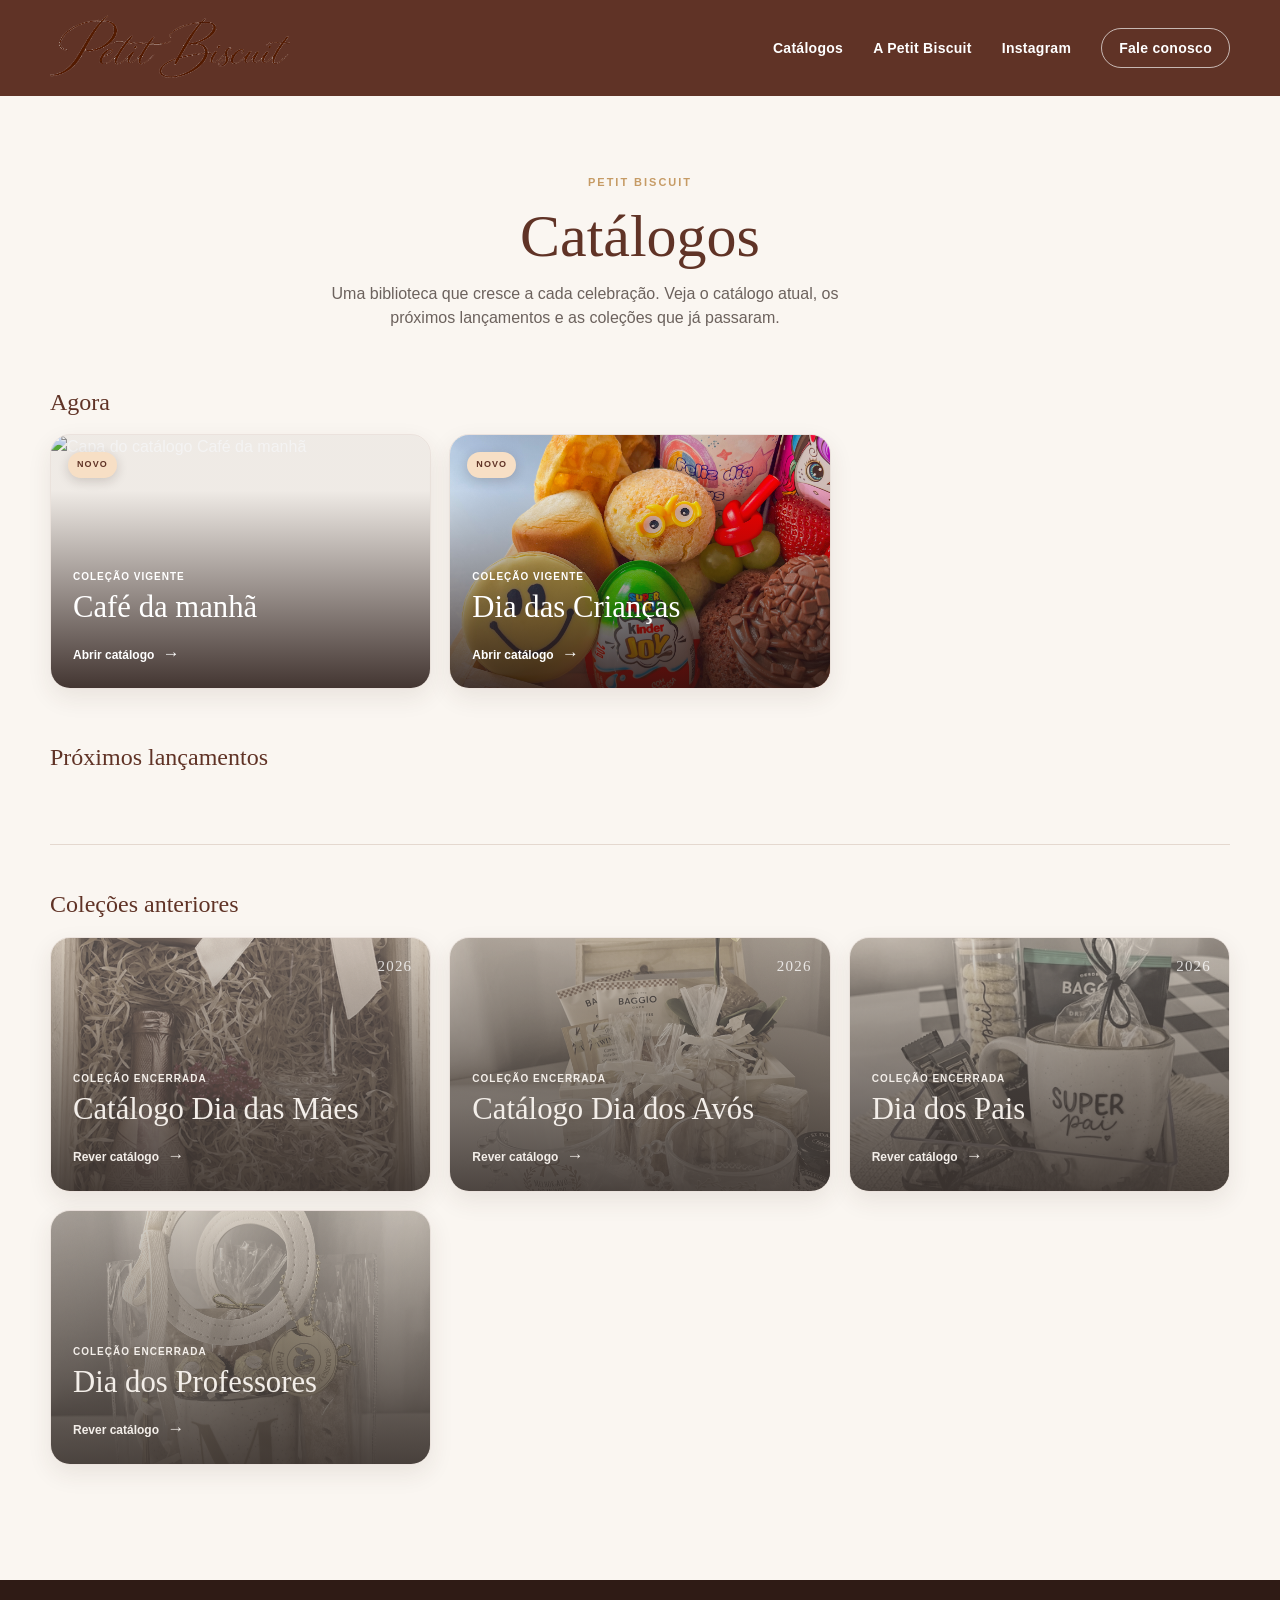
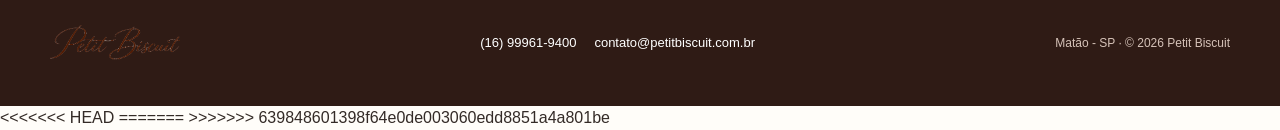
==== catalogo.html @ e884df78 "Atualiza biblioteca de catalogos" ====
<!DOCTYPE html>
<html lang="pt-BR">
<head>
    <meta charset="UTF-8">
    <meta name="viewport" content="width=device-width, initial-scale=1.0">
    <meta name="description" content="Biblioteca de catálogos Petit Biscuit.">
    <title>Catálogos | Petit Biscuit</title>
    <link rel="icon" href="img/favicon.png">
    <link rel="stylesheet" href="css/style.css?v=20260820-1">
    <style>.logo img{filter:none;width:240px}@media(max-width:760px){.logo img{width:190px}}</style>
</head>
<body>
    <header class="cabecalho cabecalho--interno">
        <div class="container navegacao">
            <a class="logo" href="index.html" aria-label="Petit Biscuit - Início"><img src="img/logo-original-transparente.png" alt="Petit Biscuit"></a>
            <button class="menu-toggle" type="button" aria-expanded="false" aria-controls="menu-principal"><span></span><span></span><span></span><span class="visually-hidden">Abrir menu</span></button>
            <nav id="menu-principal">
                <a href="index.html#colecoes">Catálogos</a>
                <a href="index.html#sobre">A Petit Biscuit</a>
                <a href="https://www.instagram.com/petitbiscuit.oficial/" target="_blank" rel="noopener">Instagram</a>
                <button class="contato-toggle" type="button" aria-expanded="false" aria-controls="contato-modal">Fale conosco</button>
            </nav>
        </div>
    </header>

    <main class="pagina-catalogos">
        <section class="secao">
            <div class="container">
                <div class="biblioteca-cabecalho biblioteca-cabecalho--pagina">
                    <p class="eyebrow">Petit Biscuit</p>
                    <h1>Catálogos</h1>
                    <p>Uma biblioteca que cresce a cada celebração. Veja o catálogo atual, os próximos lançamentos e as coleções que já passaram.</p>
                </div>

                <div class="catalogos-grupo">
                    <h2>Agora</h2>
                    <div class="catalogos-grade" data-catalogos="atual"></div>
                </div>

                <div class="catalogos-grupo">
                    <h2>Próximos lançamentos</h2>
                    <div class="catalogos-grade" data-catalogos="embreve"></div>
                </div>

                <div class="catalogos-grupo catalogos-grupo--arquivo">
                    <h2>Coleções anteriores</h2>
                    <div class="catalogos-grade" data-catalogos="passado"></div>
                </div>
            </div>
        </section>
    </main>

    <footer><div class="container rodape"><a class="logo" href="index.html"><img src="img/logo-original-transparente.png" alt="Petit Biscuit"></a><div><a href="tel:+5516999619400">(16) 99961-9400</a><a href="mailto:contato@petitbiscuit.com.br">contato@petitbiscuit.com.br</a></div><p>Matão - SP · © <span class="ano"></span> Petit Biscuit</p></div></footer>

    <div class="contato-modal" id="contato-modal" hidden><div class="contato-modal__fundo" data-fechar-contato></div><section class="contato-modal__conteudo" role="dialog" aria-modal="true" aria-labelledby="titulo-contato"><button class="contato-modal__fechar" type="button" aria-label="Fechar contato" data-fechar-contato>&times;</button><p class="eyebrow">Fale conosco</p><h2 id="titulo-contato">Vamos criar algo especial?</h2><p>Escolha como prefere conversar com a gente.</p><a class="botao botao--principal" href="https://wa.me/5516999619400" target="_blank" rel="noopener">WhatsApp</a><a class="contato-modal__email" href="mailto:contato@petitbiscuit.com.br">contato@petitbiscuit.com.br</a></section></div>
<<<<<<< HEAD
    <script src="js/catalogos.js?v=779af32f95"></script>
=======
    <script src="js/catalogos.js?v=779af32f95"></script>
>>>>>>> 639848601398f64e0de003060edd8851a4a801be
    <script src="js/script.js?v=20260820-1"></script>
</body>
</html>
---- css/style.css ----
:root{--vinho:#603326;--terracota:#a65f47;--areia:#f6f0ea;--creme:#fffdf9;--dourado:#c69b65;--texto:#342b27}*{box-sizing:border-box;margin:0;padding:0}html{scroll-behavior:smooth}body{background:var(--creme);color:var(--texto);font-family:Arial,Helvetica,sans-serif;line-height:1.5}.container{width:min(1180px,calc(100% - 48px));margin:auto}.visually-hidden{position:absolute;width:1px;height:1px;overflow:hidden;clip:rect(0 0 0 0);white-space:nowrap}.cabecalho{position:absolute;inset:0 0 auto;z-index:10;color:#fff}.navegacao{min-height:96px;display:flex;align-items:center;justify-content:space-between}.logo img{width:155px;height:auto;display:block;filter:brightness(0) invert(1)}nav{display:flex;align-items:center;gap:30px}nav a,.contato-toggle{color:inherit;text-decoration:none;font-size:14px;font-weight:bold;letter-spacing:.02em;border:0;background:none;font-family:inherit;cursor:pointer}.contato-toggle{border:1px solid rgba(255,255,255,.65);padding:11px 17px;border-radius:30px}.menu-toggle{display:none}.hero{min-height:720px;position:relative;isolation:isolate;display:flex;align-items:center;color:#fff;background:linear-gradient(90deg,rgba(42,22,17,.82) 0%,rgba(42,22,17,.52) 42%,rgba(42,22,17,.08) 72%),url('../img/hero.jpg') center 43%/cover}.hero__conteudo{padding-top:65px}.eyebrow{text-transform:uppercase;color:var(--dourado);font-size:11px;letter-spacing:.18em;font-weight:700;margin-bottom:15px}.hero h1,.secao h2,.sobre h2,.chamada-final h2{font-family:Georgia,'Times New Roman',serif;line-height:1.05;font-weight:400}.hero h1{font-size:clamp(45px,6vw,78px);max-width:750px}.hero h1 em{color:#f5cda7}.hero__texto{max-width:470px;margin-top:24px;font-size:18px;color:#fffaf5}.hero__acoes{display:flex;gap:20px;align-items:center;margin-top:35px}.botao{display:inline-flex;justify-content:center;align-items:center;text-decoration:none;font-weight:bold;border-radius:3px;padding:15px 24px;transition:.2s;font-size:14px}.botao--principal{background:var(--terracota);color:#fff}.botao--principal:hover{background:#874633;transform:translateY(-2px)}.botao--texto{color:#fff;padding-left:0}.botao--texto span,.link-seta span{font-size:20px;margin-left:7px}.hero__rolar{position:absolute;left:50%;bottom:27px;transform:translateX(-50%);color:#fff;text-decoration:none;text-transform:uppercase;letter-spacing:.14em;font-size:10px}.hero__rolar span{display:block;text-align:center;font-size:18px}.diferenciais{background:var(--vinho);color:#fff}.diferenciais__grade{display:grid;grid-template-columns:repeat(3,1fr);padding:28px 0}.diferenciais p{padding:2px 35px;border-right:1px solid rgba(255,255,255,.25);text-align:center}.diferenciais p:last-child{border:0}.diferenciais strong,.diferenciais span{display:block}.diferenciais strong{font-family:Georgia,serif;font-size:20px;font-weight:400}.diferenciais span{font-size:12px;opacity:.7}.secao{padding:115px 0}.secao__cabecalho{display:flex;justify-content:space-between;gap:50px;align-items:end;margin-bottom:48px}.secao h2,.sobre h2,.chamada-final h2{font-size:clamp(38px,4.5vw,58px);color:var(--vinho)}.secao__cabecalho>p{max-width:300px;color:#6c625d}.colecoes{background:#faf6f1}.colecoes__grade{display:grid;grid-template-columns:1.25fr 1fr 1fr;gap:18px}.colecao-card{height:390px;padding:31px;display:flex;flex-direction:column;justify-content:end;border-radius:4px;text-decoration:none;color:#fff;position:relative;overflow:hidden;background:var(--vinho);transition:transform .25s,box-shadow .25s}.colecao-card:hover{transform:translateY(-7px);box-shadow:0 20px 30px rgba(73,39,28,.2)}.colecao-card--destaque{background:linear-gradient(0deg,rgba(48,25,17,.8),rgba(48,25,17,.07)),url('../img/hero.jpg') center/cover}.colecao-card--cafe{background:#bd8b6b;color:#fff}.colecao-card--pedido{background:#f0e1d4;color:var(--vinho)}.colecao-card span{position:absolute;top:27px;left:30px;text-transform:uppercase;letter-spacing:.14em;font-size:10px;font-weight:bold}.colecao-card h3{font:400 36px/1.05 Georgia,serif;margin-bottom:12px}.colecao-card p{font-size:14px;max-width:270px}.colecao-card b{margin-top:25px;font-size:13px}.colecao-card i{font-style:normal;font-size:19px;margin-left:7px}.link-seta{display:inline-flex;align-items:center;margin-top:36px;color:var(--vinho);font-weight:bold;text-decoration:none;font-size:14px}.sobre{padding:115px 0}.sobre__grade{display:grid;grid-template-columns:1fr 1fr;gap:10%;align-items:center}.sobre__imagem{height:560px;overflow:hidden}.sobre__imagem img{width:100%;height:100%;object-fit:cover}.sobre__conteudo>p:not(.eyebrow){margin-top:24px;max-width:460px;color:#625853;font-size:17px}.sobre__conteudo .link-seta{margin-top:28px}.chamada-final{padding:115px 0;text-align:center;background:var(--vinho);color:#fff}.chamada-final h2{color:#fff;margin-bottom:32px}.botao--claro{background:#f8e7d7;color:var(--vinho)}footer{padding:42px 0;background:#2f1b15;color:#fff}.rodape{display:flex;align-items:center;justify-content:space-between;gap:28px}.rodape .logo img{width:130px}.rodape>div{display:flex;gap:18px}.rodape a{color:#fff;text-decoration:none;font-size:13px}.rodape p{font-size:12px;color:#d5c2b8}.contato-modal[hidden]{display:none}.contato-modal{position:fixed;inset:0;z-index:100;display:grid;place-items:center;padding:20px}.contato-modal__fundo{position:absolute;inset:0;background:rgba(32,16,12,.64)}.contato-modal__conteudo{position:relative;width:min(100%,430px);padding:45px 34px 38px;border-radius:5px;background:#fff;text-align:center;box-shadow:0 24px 60px rgba(0,0,0,.28)}.contato-modal__conteudo h2{font:400 35px/1.1 Georgia,serif;color:var(--vinho);margin-bottom:14px}.contato-modal__conteudo>p:not(.eyebrow){color:#6c625d;margin-bottom:25px}.contato-modal__conteudo .botao{width:100%}.contato-modal__email{display:inline-block;color:var(--vinho);font-size:13px;margin-top:20px}.contato-modal__fechar{position:absolute;right:12px;top:8px;background:none;border:0;color:var(--vinho);cursor:pointer;font-size:30px;width:38px;height:38px}.contato-modal__fechar:focus-visible{outline:2px solid var(--dourado)}
@media(max-width:760px){.container{width:min(100% - 36px,1180px)}.navegacao{min-height:76px}.logo img{width:128px}.menu-toggle{display:flex;flex-direction:column;gap:5px;border:0;background:none;padding:9px;cursor:pointer}.menu-toggle span:not(.visually-hidden){width:23px;height:2px;background:#fff}.menu-toggle[aria-expanded="true"]+nav{display:flex}nav{display:none;position:absolute;top:76px;left:0;right:0;padding:25px 18px;background:var(--vinho);flex-direction:column;align-items:stretch;gap:20px;text-align:center}.contato-toggle{padding:12px}.hero{min-height:670px;background-position:56% center}.hero__conteudo{padding-top:85px}.hero h1{font-size:48px}.hero__texto{font-size:16px;max-width:340px}.hero__acoes{align-items:flex-start;flex-direction:column;gap:10px}.diferenciais__grade{grid-template-columns:1fr;padding:18px 0;gap:15px}.diferenciais p{border-right:0;padding:0}.secao,.sobre,.chamada-final{padding:78px 0}.secao__cabecalho{display:block}.secao__cabecalho>p{margin-top:18px}.colecoes__grade{grid-template-columns:1fr}.colecao-card{height:300px}.sobre__grade{grid-template-columns:1fr;gap:42px}.sobre__imagem{height:400px}.rodape{flex-direction:column;text-align:center}.rodape>div{flex-direction:column;gap:5px}.chamada-final h2{font-size:43px}}

/* Biblioteca de catálogos */
.biblioteca-cabecalho{max-width:680px;margin-bottom:38px}.biblioteca-cabecalho h2,.biblioteca-cabecalho h1{font:400 clamp(42px,5vw,60px)/1 Georgia,'Times New Roman',serif;color:var(--vinho)}.biblioteca-cabecalho>p:last-child{max-width:570px;margin-top:16px;color:#6c625d}.biblioteca-cabecalho--pagina{margin:0 auto 58px;text-align:center}.cabecalho--interno{position:relative;background:var(--vinho)}.pagina-catalogos{min-height:calc(100vh - 230px);background:#faf6f1}.pagina-catalogos .secao{padding-top:78px}.catalogos-grade{display:grid;grid-template-columns:repeat(3,minmax(0,1fr));gap:18px}.catalogo-card{position:relative;isolation:isolate;display:flex;min-width:0;height:255px;overflow:hidden;padding:22px;border:1px solid rgba(96,51,38,.1);border-radius:20px;color:#fff;text-decoration:none;box-shadow:0 9px 24px rgba(72,42,31,.09)}.catalogo-card::before,.catalogo-card::after{content:"";position:absolute;inset:0;z-index:-2}.catalogo-card::before{background-image:var(--capa);background-position:center;background-size:cover;transition:transform .35s ease,filter .35s ease}.catalogo-card::after{z-index:-1;background:linear-gradient(180deg,rgba(35,20,16,.05) 22%,rgba(35,20,16,.85) 100%)}a.catalogo-card{transition:transform .25s ease,box-shadow .25s ease}a.catalogo-card:hover{transform:translateY(-5px);box-shadow:0 16px 30px rgba(72,42,31,.18)}a.catalogo-card:hover::before{transform:scale(1.035)}.catalogo-card__tag{position:absolute;top:17px;left:17px;padding:6px 9px;border-radius:999px;background:rgba(255,255,255,.88);color:var(--vinho);font-size:9px;font-weight:800;letter-spacing:.12em;text-transform:uppercase;backdrop-filter:blur(5px)}.catalogo-card__tag--novo{background:#f7dfc5;color:#603326;box-shadow:0 3px 12px rgba(39,24,18,.18)}.catalogo-card__ano{position:absolute;top:20px;right:18px;color:rgba(255,255,255,.78);font:400 15px Georgia,serif;letter-spacing:.08em}.catalogo-card__conteudo{align-self:flex-end;width:100%}.catalogo-card__conteudo small,.catalogo-card__conteudo time{display:block;margin-bottom:7px;font-size:10px;font-weight:700;letter-spacing:.1em;text-transform:uppercase}.catalogo-card__conteudo h3{font:400 clamp(24px,2.4vw,32px)/1.05 Georgia,'Times New Roman',serif}.catalogo-card__acao{display:block;margin-top:18px;font-size:12px;font-weight:700}.catalogo-card__acao b{margin-left:5px;font-size:17px}.catalogo-card--atual::before{background-position:center 52%}.catalogo-card--passado::before{filter:grayscale(.72) sepia(.2);opacity:.7}.catalogo-card--passado::after{background:linear-gradient(180deg,rgba(67,55,48,.2),rgba(54,46,42,.88))}.catalogo-card--passado{color:#f3eee9}.catalogo-card--embreve{color:var(--vinho);box-shadow:none}.catalogo-card--embreve::after{display:none}.catalogo-card--embreve .catalogo-card__tag{background:rgba(255,255,255,.65)}.catalogo-card--embreve .catalogo-card__acao{color:rgba(96,51,38,.62)}.catalogo-card--cliente{background:radial-gradient(circle at 82% 18%,rgba(255,255,255,.65) 0 7%,transparent 7.5%),linear-gradient(145deg,#ead9ca,#d9bda6)}.catalogo-card--criancas{background:radial-gradient(circle at 80% 22%,#f7dfb2 0 9%,transparent 9.5%),radial-gradient(circle at 23% 24%,#dcb4ac 0 7%,transparent 7.5%),linear-gradient(145deg,#f2dfd6,#e9c8aa)}.catalogo-card--professores{background:linear-gradient(135deg,rgba(255,255,255,.35) 25%,transparent 25%) -20px 0/40px 40px,linear-gradient(145deg,#dfd3bf,#cbb89b)}.catalogos-grupo{margin-top:54px}.catalogos-grupo:first-of-type{margin-top:0}.catalogos-grupo>h2{margin-bottom:18px;color:var(--vinho);font:400 24px/1.2 Georgia,'Times New Roman',serif}.catalogos-grupo--arquivo{padding-top:45px;border-top:1px solid #e4d8cf}.catalogos-grupo .catalogos-grade{grid-template-columns:repeat(3,minmax(0,1fr))}

@media(max-width:900px){.catalogos-grade,.catalogos-grupo .catalogos-grade{grid-template-columns:repeat(2,minmax(0,1fr))}}
@media(max-width:560px){.biblioteca-cabecalho{margin-bottom:28px}.biblioteca-cabecalho--pagina{margin-bottom:38px}.biblioteca-cabecalho h2,.biblioteca-cabecalho h1{font-size:40px}.catalogos-grade,.catalogos-grupo .catalogos-grade{grid-template-columns:repeat(2,minmax(0,1fr));gap:10px}.catalogo-card{height:198px;padding:14px;border-radius:16px}.catalogo-card__tag{top:11px;left:11px;padding:5px 7px;font-size:8px}.catalogo-card__ano{top:13px;right:11px;font-size:12px}.catalogo-card__conteudo small,.catalogo-card__conteudo time{margin-bottom:5px;font-size:9px}.catalogo-card__conteudo h3{font-size:20px}.catalogo-card__acao{margin-top:11px;font-size:9px;line-height:1.2}.catalogo-card__acao b{font-size:13px}.catalogos-grupo{margin-top:40px}.catalogos-grupo>h2{margin-bottom:13px;font-size:21px}.pagina-catalogos .secao{padding-top:50px}}

/* Capas automáticas: o nome da imagem acompanha o nome do PDF. */
.catalogo-card__imagem{position:absolute;inset:0;z-index:-2;display:block;width:100%;height:100%;object-fit:cover;object-position:center;transition:transform .35s ease,filter .35s ease}.catalogo-card--passado .catalogo-card__imagem{filter:grayscale(.72) sepia(.2);opacity:.7}a.catalogo-card:hover .catalogo-card__imagem{transform:scale(1.035)}
.catalogos-injecao{display:contents}.catalogo-card--sem-capa{background:linear-gradient(145deg,#b98267,#704233)}.catalogo-card--embreve.catalogo-card--sem-capa{background:radial-gradient(circle at 82% 18%,rgba(255,255,255,.7) 0 8%,transparent 8.5%),linear-gradient(145deg,#ead9ca,#d9bda6)}.catalogo-card--embreve.catalogo-card--com-capa{color:#fff}.catalogo-card--embreve.catalogo-card--com-capa::after{display:block;background:linear-gradient(180deg,rgba(35,20,16,.08),rgba(35,20,16,.78))}
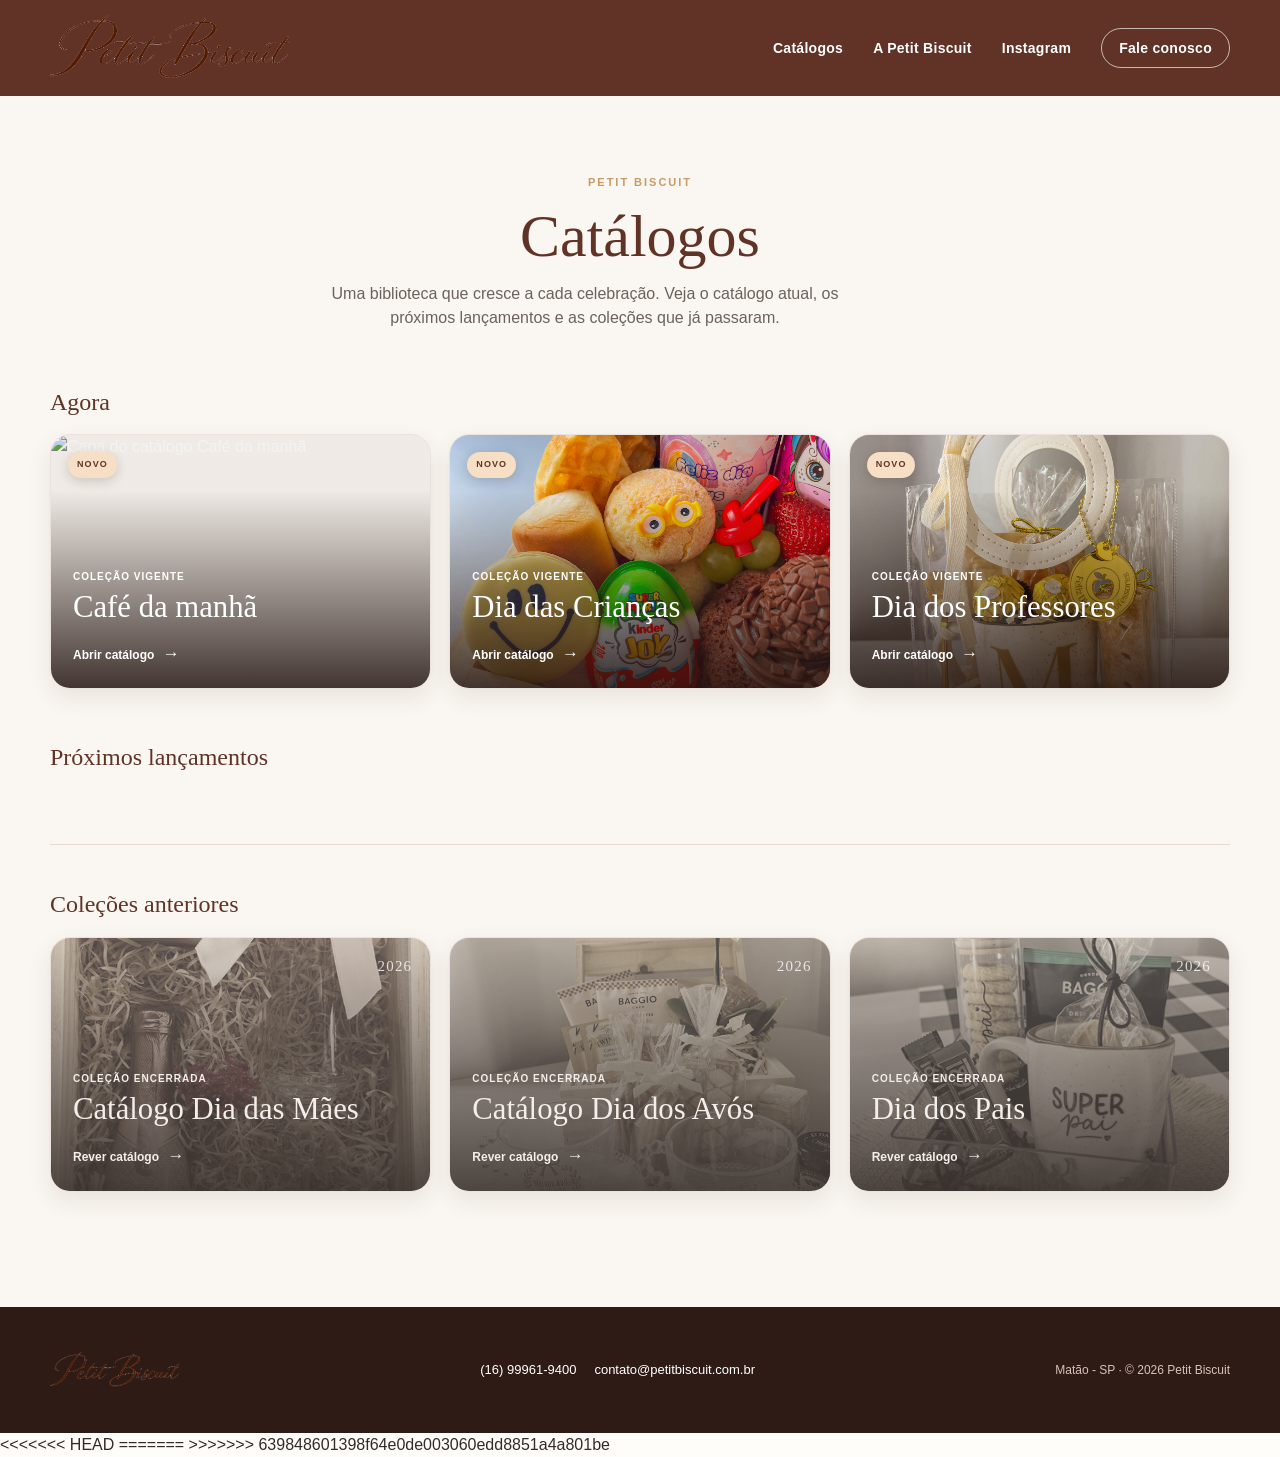
==== commit eaaca2af: "Atualiza biblioteca de catalogos" ====
--- a/catalogo.html
+++ b/catalogo.html
@@ -54,9 +54,9 @@
 
     <div class="contato-modal" id="contato-modal" hidden><div class="contato-modal__fundo" data-fechar-contato></div><section class="contato-modal__conteudo" role="dialog" aria-modal="true" aria-labelledby="titulo-contato"><button class="contato-modal__fechar" type="button" aria-label="Fechar contato" data-fechar-contato>&times;</button><p class="eyebrow">Fale conosco</p><h2 id="titulo-contato">Vamos criar algo especial?</h2><p>Escolha como prefere conversar com a gente.</p><a class="botao botao--principal" href="https://wa.me/5516999619400" target="_blank" rel="noopener">WhatsApp</a><a class="contato-modal__email" href="mailto:contato@petitbiscuit.com.br">contato@petitbiscuit.com.br</a></section></div>
 <<<<<<< HEAD
-    <script src="js/catalogos.js?v=779af32f95"></script>
+    <script src="js/catalogos.js?v=f5e5fd882c"></script>
 =======
-    <script src="js/catalogos.js?v=779af32f95"></script>
+    <script src="js/catalogos.js?v=f5e5fd882c"></script>
 >>>>>>> 639848601398f64e0de003060edd8851a4a801be
     <script src="js/script.js?v=20260820-1"></script>
 </body>
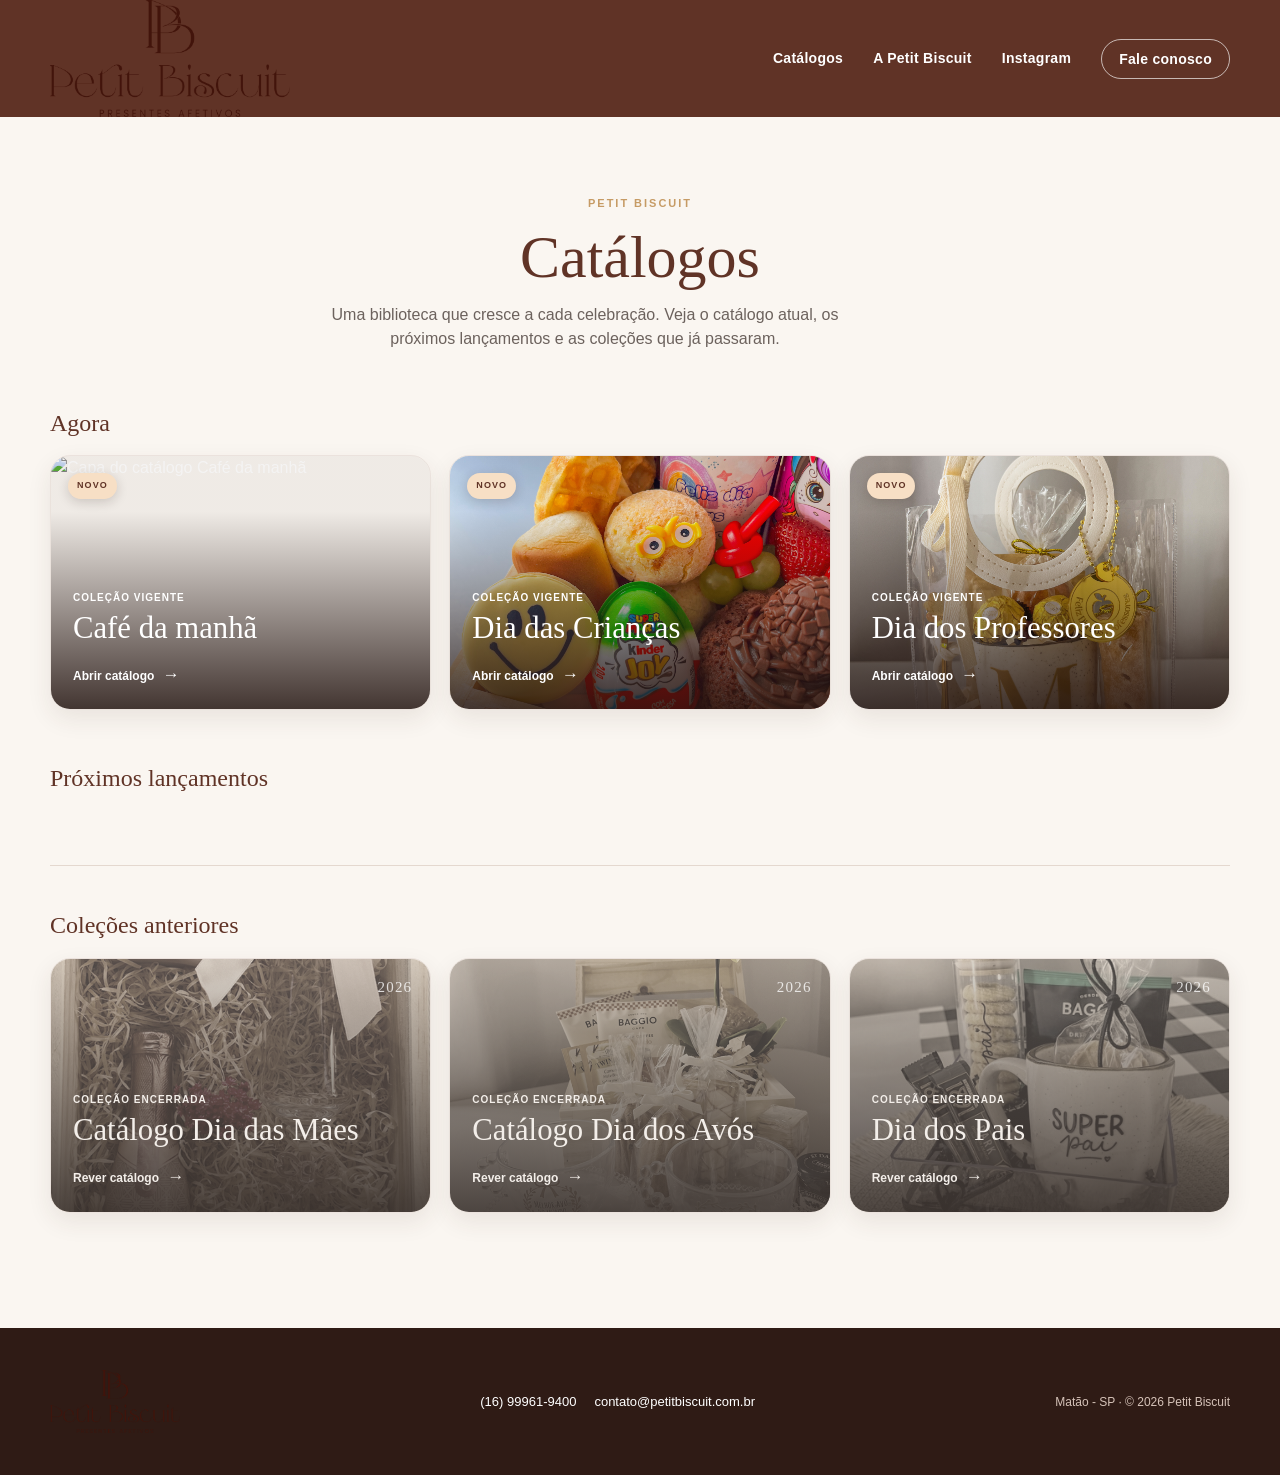
==== commit d61f8cff: "s" ====
--- a/catalogo.html
+++ b/catalogo.html
@@ -12,7 +12,7 @@
 <body>
     <header class="cabecalho cabecalho--interno">
         <div class="container navegacao">
-            <a class="logo" href="index.html" aria-label="Petit Biscuit - Início"><img src="img/logo-original-transparente.png" alt="Petit Biscuit"></a>
+            <a class="logo" href="index.html" aria-label="Petit Biscuit - Início"><img src="img/Ativo 14.png" alt="Petit Biscuit"></a>
             <button class="menu-toggle" type="button" aria-expanded="false" aria-controls="menu-principal"><span></span><span></span><span></span><span class="visually-hidden">Abrir menu</span></button>
             <nav id="menu-principal">
                 <a href="index.html#colecoes">Catálogos</a>
@@ -50,14 +50,10 @@
         </section>
     </main>
 
-    <footer><div class="container rodape"><a class="logo" href="index.html"><img src="img/logo-original-transparente.png" alt="Petit Biscuit"></a><div><a href="tel:+5516999619400">(16) 99961-9400</a><a href="mailto:contato@petitbiscuit.com.br">contato@petitbiscuit.com.br</a></div><p>Matão - SP · © <span class="ano"></span> Petit Biscuit</p></div></footer>
+    <footer><div class="container rodape"><a class="logo" href="index.html"><img src="img/Ativo 14.png" alt="Petit Biscuit"></a><div><a href="tel:+5516999619400">(16) 99961-9400</a><a href="mailto:contato@petitbiscuit.com.br">contato@petitbiscuit.com.br</a></div><p>Matão - SP · © <span class="ano"></span> Petit Biscuit</p></div></footer>
 
     <div class="contato-modal" id="contato-modal" hidden><div class="contato-modal__fundo" data-fechar-contato></div><section class="contato-modal__conteudo" role="dialog" aria-modal="true" aria-labelledby="titulo-contato"><button class="contato-modal__fechar" type="button" aria-label="Fechar contato" data-fechar-contato>&times;</button><p class="eyebrow">Fale conosco</p><h2 id="titulo-contato">Vamos criar algo especial?</h2><p>Escolha como prefere conversar com a gente.</p><a class="botao botao--principal" href="https://wa.me/5516999619400" target="_blank" rel="noopener">WhatsApp</a><a class="contato-modal__email" href="mailto:contato@petitbiscuit.com.br">contato@petitbiscuit.com.br</a></section></div>
-<<<<<<< HEAD
     <script src="js/catalogos.js?v=f5e5fd882c"></script>
-=======
-    <script src="js/catalogos.js?v=f5e5fd882c"></script>
->>>>>>> 639848601398f64e0de003060edd8851a4a801be
     <script src="js/script.js?v=20260820-1"></script>
 </body>
 </html>
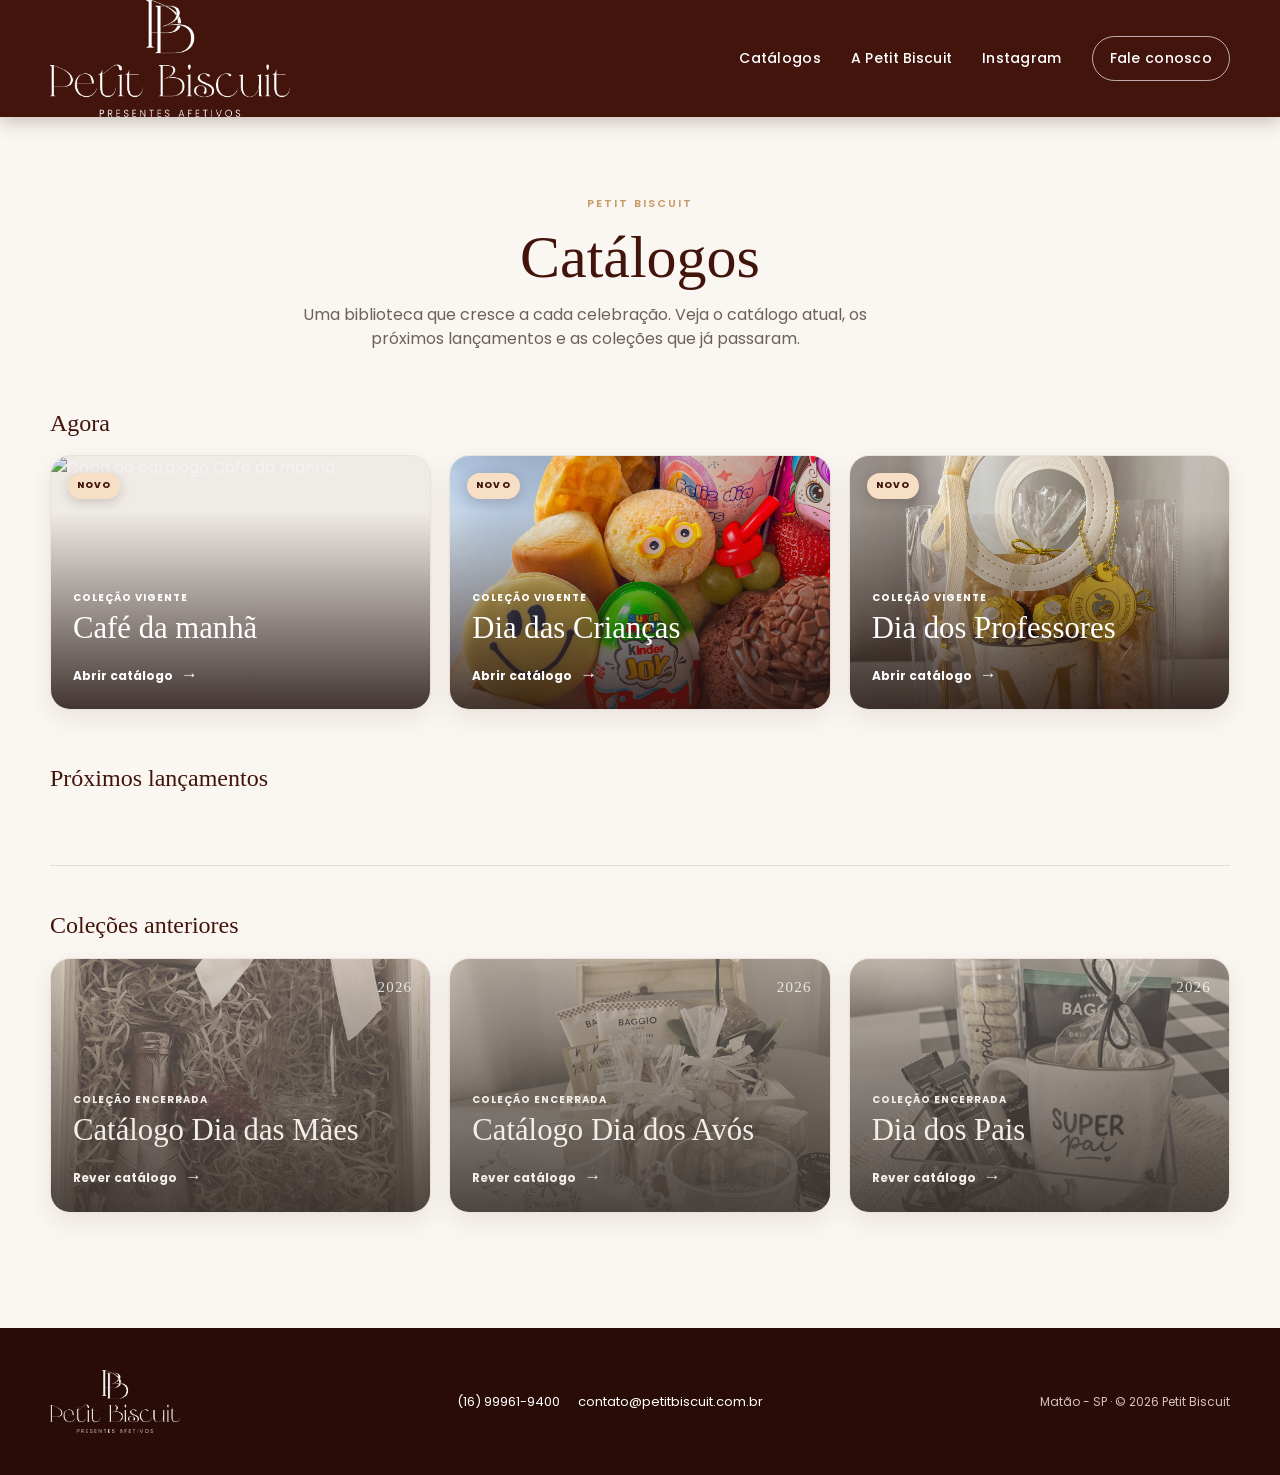
==== commit c0fb3a10: "saa" ====
--- a/catalogo.html
+++ b/catalogo.html
@@ -6,13 +6,16 @@
     <meta name="description" content="Biblioteca de catálogos Petit Biscuit.">
     <title>Catálogos | Petit Biscuit</title>
     <link rel="icon" href="img/favicon.png">
-    <link rel="stylesheet" href="css/style.css?v=20260820-1">
+    <link rel="preconnect" href="https://fonts.googleapis.com">
+    <link rel="preconnect" href="https://fonts.gstatic.com" crossorigin>
+    <link href="https://fonts.googleapis.com/css2?family=Poppins:ital,wght@0,300;0,400;0,500;0,600;0,700;1,300&display=swap" rel="stylesheet">
+    <link rel="stylesheet" href="css/style.css?v=20261011-2">
     <style>.logo img{filter:none;width:240px}@media(max-width:760px){.logo img{width:190px}}</style>
 </head>
 <body>
     <header class="cabecalho cabecalho--interno">
         <div class="container navegacao">
-            <a class="logo" href="index.html" aria-label="Petit Biscuit - Início"><img src="img/Ativo 14.png" alt="Petit Biscuit"></a>
+            <a class="logo" href="index.html" aria-label="Petit Biscuit - Início"><img src="img/Ativo 17.png" alt="Petit Biscuit"></a>
             <button class="menu-toggle" type="button" aria-expanded="false" aria-controls="menu-principal"><span></span><span></span><span></span><span class="visually-hidden">Abrir menu</span></button>
             <nav id="menu-principal">
                 <a href="index.html#colecoes">Catálogos</a>
@@ -50,7 +53,7 @@
         </section>
     </main>
 
-    <footer><div class="container rodape"><a class="logo" href="index.html"><img src="img/Ativo 14.png" alt="Petit Biscuit"></a><div><a href="tel:+5516999619400">(16) 99961-9400</a><a href="mailto:contato@petitbiscuit.com.br">contato@petitbiscuit.com.br</a></div><p>Matão - SP · © <span class="ano"></span> Petit Biscuit</p></div></footer>
+    <footer><div class="container rodape"><a class="logo" href="index.html"><img src="img/Ativo 17.png" alt="Petit Biscuit"></a><div><a href="tel:+5516999619400">(16) 99961-9400</a><a href="mailto:contato@petitbiscuit.com.br">contato@petitbiscuit.com.br</a></div><p>Matão - SP · © <span class="ano"></span> Petit Biscuit</p></div></footer>
 
     <div class="contato-modal" id="contato-modal" hidden><div class="contato-modal__fundo" data-fechar-contato></div><section class="contato-modal__conteudo" role="dialog" aria-modal="true" aria-labelledby="titulo-contato"><button class="contato-modal__fechar" type="button" aria-label="Fechar contato" data-fechar-contato>&times;</button><p class="eyebrow">Fale conosco</p><h2 id="titulo-contato">Vamos criar algo especial?</h2><p>Escolha como prefere conversar com a gente.</p><a class="botao botao--principal" href="https://wa.me/5516999619400" target="_blank" rel="noopener">WhatsApp</a><a class="contato-modal__email" href="mailto:contato@petitbiscuit.com.br">contato@petitbiscuit.com.br</a></section></div>
     <script src="js/catalogos.js?v=f5e5fd882c"></script>
--- a/css/style.css
+++ b/css/style.css
@@ -1,8 +1,9 @@
-:root{--vinho:#603326;--terracota:#a65f47;--areia:#f6f0ea;--creme:#fffdf9;--dourado:#c69b65;--texto:#342b27}*{box-sizing:border-box;margin:0;padding:0}html{scroll-behavior:smooth}body{background:var(--creme);color:var(--texto);font-family:Arial,Helvetica,sans-serif;line-height:1.5}.container{width:min(1180px,calc(100% - 48px));margin:auto}.visually-hidden{position:absolute;width:1px;height:1px;overflow:hidden;clip:rect(0 0 0 0);white-space:nowrap}.cabecalho{position:absolute;inset:0 0 auto;z-index:10;color:#fff}.navegacao{min-height:96px;display:flex;align-items:center;justify-content:space-between}.logo img{width:155px;height:auto;display:block;filter:brightness(0) invert(1)}nav{display:flex;align-items:center;gap:30px}nav a,.contato-toggle{color:inherit;text-decoration:none;font-size:14px;font-weight:bold;letter-spacing:.02em;border:0;background:none;font-family:inherit;cursor:pointer}.contato-toggle{border:1px solid rgba(255,255,255,.65);padding:11px 17px;border-radius:30px}.menu-toggle{display:none}.hero{min-height:720px;position:relative;isolation:isolate;display:flex;align-items:center;color:#fff;background:linear-gradient(90deg,rgba(42,22,17,.82) 0%,rgba(42,22,17,.52) 42%,rgba(42,22,17,.08) 72%),url('../img/hero.jpg') center 43%/cover}.hero__conteudo{padding-top:65px}.eyebrow{text-transform:uppercase;color:var(--dourado);font-size:11px;letter-spacing:.18em;font-weight:700;margin-bottom:15px}.hero h1,.secao h2,.sobre h2,.chamada-final h2{font-family:Georgia,'Times New Roman',serif;line-height:1.05;font-weight:400}.hero h1{font-size:clamp(45px,6vw,78px);max-width:750px}.hero h1 em{color:#f5cda7}.hero__texto{max-width:470px;margin-top:24px;font-size:18px;color:#fffaf5}.hero__acoes{display:flex;gap:20px;align-items:center;margin-top:35px}.botao{display:inline-flex;justify-content:center;align-items:center;text-decoration:none;font-weight:bold;border-radius:3px;padding:15px 24px;transition:.2s;font-size:14px}.botao--principal{background:var(--terracota);color:#fff}.botao--principal:hover{background:#874633;transform:translateY(-2px)}.botao--texto{color:#fff;padding-left:0}.botao--texto span,.link-seta span{font-size:20px;margin-left:7px}.hero__rolar{position:absolute;left:50%;bottom:27px;transform:translateX(-50%);color:#fff;text-decoration:none;text-transform:uppercase;letter-spacing:.14em;font-size:10px}.hero__rolar span{display:block;text-align:center;font-size:18px}.diferenciais{background:var(--vinho);color:#fff}.diferenciais__grade{display:grid;grid-template-columns:repeat(3,1fr);padding:28px 0}.diferenciais p{padding:2px 35px;border-right:1px solid rgba(255,255,255,.25);text-align:center}.diferenciais p:last-child{border:0}.diferenciais strong,.diferenciais span{display:block}.diferenciais strong{font-family:Georgia,serif;font-size:20px;font-weight:400}.diferenciais span{font-size:12px;opacity:.7}.secao{padding:115px 0}.secao__cabecalho{display:flex;justify-content:space-between;gap:50px;align-items:end;margin-bottom:48px}.secao h2,.sobre h2,.chamada-final h2{font-size:clamp(38px,4.5vw,58px);color:var(--vinho)}.secao__cabecalho>p{max-width:300px;color:#6c625d}.colecoes{background:#faf6f1}.colecoes__grade{display:grid;grid-template-columns:1.25fr 1fr 1fr;gap:18px}.colecao-card{height:390px;padding:31px;display:flex;flex-direction:column;justify-content:end;border-radius:4px;text-decoration:none;color:#fff;position:relative;overflow:hidden;background:var(--vinho);transition:transform .25s,box-shadow .25s}.colecao-card:hover{transform:translateY(-7px);box-shadow:0 20px 30px rgba(73,39,28,.2)}.colecao-card--destaque{background:linear-gradient(0deg,rgba(48,25,17,.8),rgba(48,25,17,.07)),url('../img/hero.jpg') center/cover}.colecao-card--cafe{background:#bd8b6b;color:#fff}.colecao-card--pedido{background:#f0e1d4;color:var(--vinho)}.colecao-card span{position:absolute;top:27px;left:30px;text-transform:uppercase;letter-spacing:.14em;font-size:10px;font-weight:bold}.colecao-card h3{font:400 36px/1.05 Georgia,serif;margin-bottom:12px}.colecao-card p{font-size:14px;max-width:270px}.colecao-card b{margin-top:25px;font-size:13px}.colecao-card i{font-style:normal;font-size:19px;margin-left:7px}.link-seta{display:inline-flex;align-items:center;margin-top:36px;color:var(--vinho);font-weight:bold;text-decoration:none;font-size:14px}.sobre{padding:115px 0}.sobre__grade{display:grid;grid-template-columns:1fr 1fr;gap:10%;align-items:center}.sobre__imagem{height:560px;overflow:hidden}.sobre__imagem img{width:100%;height:100%;object-fit:cover}.sobre__conteudo>p:not(.eyebrow){margin-top:24px;max-width:460px;color:#625853;font-size:17px}.sobre__conteudo .link-seta{margin-top:28px}.chamada-final{padding:115px 0;text-align:center;background:var(--vinho);color:#fff}.chamada-final h2{color:#fff;margin-bottom:32px}.botao--claro{background:#f8e7d7;color:var(--vinho)}footer{padding:42px 0;background:#2f1b15;color:#fff}.rodape{display:flex;align-items:center;justify-content:space-between;gap:28px}.rodape .logo img{width:130px}.rodape>div{display:flex;gap:18px}.rodape a{color:#fff;text-decoration:none;font-size:13px}.rodape p{font-size:12px;color:#d5c2b8}.contato-modal[hidden]{display:none}.contato-modal{position:fixed;inset:0;z-index:100;display:grid;place-items:center;padding:20px}.contato-modal__fundo{position:absolute;inset:0;background:rgba(32,16,12,.64)}.contato-modal__conteudo{position:relative;width:min(100%,430px);padding:45px 34px 38px;border-radius:5px;background:#fff;text-align:center;box-shadow:0 24px 60px rgba(0,0,0,.28)}.contato-modal__conteudo h2{font:400 35px/1.1 Georgia,serif;color:var(--vinho);margin-bottom:14px}.contato-modal__conteudo>p:not(.eyebrow){color:#6c625d;margin-bottom:25px}.contato-modal__conteudo .botao{width:100%}.contato-modal__email{display:inline-block;color:var(--vinho);font-size:13px;margin-top:20px}.contato-modal__fechar{position:absolute;right:12px;top:8px;background:none;border:0;color:var(--vinho);cursor:pointer;font-size:30px;width:38px;height:38px}.contato-modal__fechar:focus-visible{outline:2px solid var(--dourado)}
-@media(max-width:760px){.container{width:min(100% - 36px,1180px)}.navegacao{min-height:76px}.logo img{width:128px}.menu-toggle{display:flex;flex-direction:column;gap:5px;border:0;background:none;padding:9px;cursor:pointer}.menu-toggle span:not(.visually-hidden){width:23px;height:2px;background:#fff}.menu-toggle[aria-expanded="true"]+nav{display:flex}nav{display:none;position:absolute;top:76px;left:0;right:0;padding:25px 18px;background:var(--vinho);flex-direction:column;align-items:stretch;gap:20px;text-align:center}.contato-toggle{padding:12px}.hero{min-height:670px;background-position:56% center}.hero__conteudo{padding-top:85px}.hero h1{font-size:48px}.hero__texto{font-size:16px;max-width:340px}.hero__acoes{align-items:flex-start;flex-direction:column;gap:10px}.diferenciais__grade{grid-template-columns:1fr;padding:18px 0;gap:15px}.diferenciais p{border-right:0;padding:0}.secao,.sobre,.chamada-final{padding:78px 0}.secao__cabecalho{display:block}.secao__cabecalho>p{margin-top:18px}.colecoes__grade{grid-template-columns:1fr}.colecao-card{height:300px}.sobre__grade{grid-template-columns:1fr;gap:42px}.sobre__imagem{height:400px}.rodape{flex-direction:column;text-align:center}.rodape>div{flex-direction:column;gap:5px}.chamada-final h2{font-size:43px}}
+@import url('https://fonts.googleapis.com/css2?family=Poppins:ital,wght@0,300;0,400;0,500;0,600;0,700;1,300&display=swap');
+:root{--vinho:#42140B;--terracota:#42140B;--areia:#F1ECE6;--creme:#fffdf9;--dourado:#c69b65;--texto:#342b27}*{box-sizing:border-box;margin:0;padding:0}html{scroll-behavior:smooth}body{background:var(--creme);color:var(--texto);font-family:'Poppins',Arial,Helvetica,sans-serif;line-height:1.5}.container{width:min(1180px,calc(100% - 48px));margin:auto}.visually-hidden{position:absolute;width:1px;height:1px;overflow:hidden;clip:rect(0 0 0 0);white-space:nowrap}.cabecalho{position:sticky;top:0;left:0;right:0;z-index:100;background:#42140B;color:#fff;box-shadow:0 4px 18px rgba(40,10,5,.25)}.navegacao{min-height:88px;display:flex;align-items:center;justify-content:space-between}.logo img{width:155px;height:auto;display:block;filter:brightness(0) invert(1)}nav{display:flex;align-items:center;gap:30px}nav a,.contato-toggle{color:inherit;text-decoration:none;font-size:14px;font-weight:500;letter-spacing:.02em;border:0;background:none;font-family:inherit;cursor:pointer}.contato-toggle{border:1px solid rgba(255,255,255,.65);padding:11px 17px;border-radius:30px;transition:.2s}.contato-toggle:hover{background:rgba(255,255,255,.15)}.menu-toggle{display:none}.hero{min-height:680px;position:relative;isolation:isolate;display:flex;align-items:center;color:#fff;background:linear-gradient(90deg,rgba(42,22,17,.82) 0%,rgba(42,22,17,.52) 42%,rgba(42,22,17,.08) 72%),url('../img/hero.jpg') center 43%/cover}.hero__conteudo{padding-top:45px}.eyebrow{text-transform:uppercase;color:var(--dourado);font-size:11px;letter-spacing:.18em;font-weight:600;margin-bottom:15px}.hero h1,.secao h2,.sobre h2,.chamada-final h2{font-family:'Poppins',Georgia,serif;line-height:1.15;font-weight:300}.hero h1{font-size:clamp(42px,5.5vw,72px);max-width:750px}.hero h1 em{color:#f5cda7;font-style:italic;font-weight:400}.hero__texto{max-width:470px;margin-top:24px;font-size:17px;color:#fffaf5;font-weight:300}.hero__acoes{display:flex;gap:20px;align-items:center;margin-top:35px}.botao{display:inline-flex;justify-content:center;align-items:center;text-decoration:none;font-weight:600;border-radius:4px;padding:15px 24px;transition:.2s;font-size:14px;letter-spacing:.02em}.botao--principal{background:#42140B;color:#fff;border:1px solid rgba(255,255,255,.2)}.botao--principal:hover{background:#5c1d10;transform:translateY(-2px);box-shadow:0 6px 18px rgba(66,20,11,.35)}.botao--texto{color:#fff;padding-left:0}.botao--texto span,.link-seta span{font-size:20px;margin-left:7px}.hero__rolar{position:absolute;left:50%;bottom:27px;transform:translateX(-50%);color:#fff;text-decoration:none;text-transform:uppercase;letter-spacing:.14em;font-size:10px}.hero__rolar span{display:block;text-align:center;font-size:18px}.diferenciais{background:#42140B;color:#fff}.diferenciais__grade{display:grid;grid-template-columns:repeat(3,1fr);padding:28px 0}.diferenciais p{padding:2px 35px;border-right:1px solid rgba(255,255,255,.2);text-align:center}.diferenciais p:last-child{border:0}.diferenciais strong,.diferenciais span{display:block}.diferenciais strong{font-family:'Poppins',sans-serif;font-size:19px;font-weight:500;letter-spacing:.02em}.diferenciais span{font-size:12px;opacity:.78;font-weight:300}.secao{padding:115px 0}.secao__cabecalho{display:flex;justify-content:space-between;gap:50px;align-items:end;margin-bottom:48px}.secao h2,.sobre h2,.chamada-final h2{font-size:clamp(36px,4.2vw,54px);color:#42140B}.secao__cabecalho>p{max-width:300px;color:#6c625d}.colecoes{background:#faf6f1}.colecoes__grade{display:grid;grid-template-columns:1.25fr 1fr 1fr;gap:18px}.colecao-card{height:390px;padding:31px;display:flex;flex-direction:column;justify-content:end;border-radius:4px;text-decoration:none;color:#fff;position:relative;overflow:hidden;background:#42140B;transition:transform .25s,box-shadow .25s}.colecao-card:hover{transform:translateY(-7px);box-shadow:0 20px 30px rgba(66,20,11,.25)}.colecao-card--destaque{background:linear-gradient(0deg,rgba(48,25,17,.8),rgba(48,25,17,.07)),url('../img/hero.jpg') center/cover}.colecao-card--cafe{background:#bd8b6b;color:#fff}.colecao-card--pedido{background:#f0e1d4;color:#42140B}.colecao-card span{position:absolute;top:27px;left:30px;text-transform:uppercase;letter-spacing:.14em;font-size:10px;font-weight:600}.colecao-card h3{font:300 32px/1.1 'Poppins',sans-serif;margin-bottom:12px}.colecao-card p{font-size:14px;max-width:270px;font-weight:300}.colecao-card b{margin-top:25px;font-size:13px}.colecao-card i{font-style:normal;font-size:19px;margin-left:7px}.link-seta{display:inline-flex;align-items:center;margin-top:36px;color:#42140B;font-weight:600;text-decoration:none;font-size:14px}.sobre{padding:115px 0}.sobre__grade{display:grid;grid-template-columns:1fr 1fr;gap:10%;align-items:center}.sobre__imagem{height:560px;overflow:hidden}.sobre__imagem img{width:100%;height:100%;object-fit:cover}.sobre__conteudo>p:not(.eyebrow){margin-top:24px;max-width:460px;color:#625853;font-size:16px;font-weight:300;line-height:1.7}.sobre__conteudo .link-seta{margin-top:28px}.chamada-final{padding:115px 0;text-align:center;background:#42140B;color:#fff}.chamada-final h2{color:#fff;margin-bottom:32px}.botao--claro{background:#F1ECE6;color:#42140B}.botao--claro:hover{background:#fff;transform:translateY(-2px)}footer{padding:42px 0;background:#2a0c06;color:#fff}.rodape{display:flex;align-items:center;justify-content:space-between;gap:28px}.rodape .logo img{width:130px}.rodape>div{display:flex;gap:18px}.rodape a{color:#fff;text-decoration:none;font-size:13px}.rodape p{font-size:12px;color:#d5c2b8}.contato-modal[hidden]{display:none}.contato-modal{position:fixed;inset:0;z-index:100;display:grid;place-items:center;padding:20px}.contato-modal__fundo{position:absolute;inset:0;background:rgba(32,16,12,.64)}.contato-modal__conteudo{position:relative;width:min(100%,430px);padding:45px 34px 38px;border-radius:5px;background:#fff;text-align:center;box-shadow:0 24px 60px rgba(0,0,0,.28)}.contato-modal__conteudo h2{font:300 32px/1.1 'Poppins',sans-serif;color:#42140B;margin-bottom:14px}.contato-modal__conteudo>p:not(.eyebrow){color:#6c625d;margin-bottom:25px}.contato-modal__conteudo .botao{width:100%}.contato-modal__email{display:inline-block;color:#42140B;font-size:13px;margin-top:20px}.contato-modal__fechar{position:absolute;right:12px;top:8px;background:none;border:0;color:#42140B;cursor:pointer;font-size:30px;width:38px;height:38px}.contato-modal__fechar:focus-visible{outline:2px solid var(--dourado)}
+@media(max-width:760px){.container{width:min(100% - 36px,1180px)}.navegacao{min-height:76px}.logo img{width:128px}.menu-toggle{display:flex;flex-direction:column;gap:5px;border:0;background:none;padding:9px;cursor:pointer}.menu-toggle span:not(.visually-hidden){width:23px;height:2px;background:#fff}.menu-toggle[aria-expanded="true"]+nav{display:flex}nav{display:none;position:absolute;top:76px;left:0;right:0;padding:25px 18px;background:#42140B;flex-direction:column;align-items:stretch;gap:20px;text-align:center}.contato-toggle{padding:12px}.hero{min-height:640px;background-position:56% center}.hero__conteudo{padding-top:40px}.hero h1{font-size:44px}.hero__texto{font-size:16px;max-width:340px}.hero__acoes{align-items:flex-start;flex-direction:column;gap:10px}.diferenciais__grade{grid-template-columns:1fr;padding:18px 0;gap:15px}.diferenciais p{border-right:0;padding:0}.secao,.sobre,.chamada-final{padding:78px 0}.secao__cabecalho{display:block}.secao__cabecalho>p{margin-top:18px}.colecoes__grade{grid-template-columns:1fr}.colecao-card{height:300px}.sobre__grade{grid-template-columns:1fr;gap:42px}.sobre__imagem{height:400px}.rodape{flex-direction:column;text-align:center}.rodape>div{flex-direction:column;gap:5px}.chamada-final h2{font-size:40px}}
 
 /* Biblioteca de catálogos */
-.biblioteca-cabecalho{max-width:680px;margin-bottom:38px}.biblioteca-cabecalho h2,.biblioteca-cabecalho h1{font:400 clamp(42px,5vw,60px)/1 Georgia,'Times New Roman',serif;color:var(--vinho)}.biblioteca-cabecalho>p:last-child{max-width:570px;margin-top:16px;color:#6c625d}.biblioteca-cabecalho--pagina{margin:0 auto 58px;text-align:center}.cabecalho--interno{position:relative;background:var(--vinho)}.pagina-catalogos{min-height:calc(100vh - 230px);background:#faf6f1}.pagina-catalogos .secao{padding-top:78px}.catalogos-grade{display:grid;grid-template-columns:repeat(3,minmax(0,1fr));gap:18px}.catalogo-card{position:relative;isolation:isolate;display:flex;min-width:0;height:255px;overflow:hidden;padding:22px;border:1px solid rgba(96,51,38,.1);border-radius:20px;color:#fff;text-decoration:none;box-shadow:0 9px 24px rgba(72,42,31,.09)}.catalogo-card::before,.catalogo-card::after{content:"";position:absolute;inset:0;z-index:-2}.catalogo-card::before{background-image:var(--capa);background-position:center;background-size:cover;transition:transform .35s ease,filter .35s ease}.catalogo-card::after{z-index:-1;background:linear-gradient(180deg,rgba(35,20,16,.05) 22%,rgba(35,20,16,.85) 100%)}a.catalogo-card{transition:transform .25s ease,box-shadow .25s ease}a.catalogo-card:hover{transform:translateY(-5px);box-shadow:0 16px 30px rgba(72,42,31,.18)}a.catalogo-card:hover::before{transform:scale(1.035)}.catalogo-card__tag{position:absolute;top:17px;left:17px;padding:6px 9px;border-radius:999px;background:rgba(255,255,255,.88);color:var(--vinho);font-size:9px;font-weight:800;letter-spacing:.12em;text-transform:uppercase;backdrop-filter:blur(5px)}.catalogo-card__tag--novo{background:#f7dfc5;color:#603326;box-shadow:0 3px 12px rgba(39,24,18,.18)}.catalogo-card__ano{position:absolute;top:20px;right:18px;color:rgba(255,255,255,.78);font:400 15px Georgia,serif;letter-spacing:.08em}.catalogo-card__conteudo{align-self:flex-end;width:100%}.catalogo-card__conteudo small,.catalogo-card__conteudo time{display:block;margin-bottom:7px;font-size:10px;font-weight:700;letter-spacing:.1em;text-transform:uppercase}.catalogo-card__conteudo h3{font:400 clamp(24px,2.4vw,32px)/1.05 Georgia,'Times New Roman',serif}.catalogo-card__acao{display:block;margin-top:18px;font-size:12px;font-weight:700}.catalogo-card__acao b{margin-left:5px;font-size:17px}.catalogo-card--atual::before{background-position:center 52%}.catalogo-card--passado::before{filter:grayscale(.72) sepia(.2);opacity:.7}.catalogo-card--passado::after{background:linear-gradient(180deg,rgba(67,55,48,.2),rgba(54,46,42,.88))}.catalogo-card--passado{color:#f3eee9}.catalogo-card--embreve{color:var(--vinho);box-shadow:none}.catalogo-card--embreve::after{display:none}.catalogo-card--embreve .catalogo-card__tag{background:rgba(255,255,255,.65)}.catalogo-card--embreve .catalogo-card__acao{color:rgba(96,51,38,.62)}.catalogo-card--cliente{background:radial-gradient(circle at 82% 18%,rgba(255,255,255,.65) 0 7%,transparent 7.5%),linear-gradient(145deg,#ead9ca,#d9bda6)}.catalogo-card--criancas{background:radial-gradient(circle at 80% 22%,#f7dfb2 0 9%,transparent 9.5%),radial-gradient(circle at 23% 24%,#dcb4ac 0 7%,transparent 7.5%),linear-gradient(145deg,#f2dfd6,#e9c8aa)}.catalogo-card--professores{background:linear-gradient(135deg,rgba(255,255,255,.35) 25%,transparent 25%) -20px 0/40px 40px,linear-gradient(145deg,#dfd3bf,#cbb89b)}.catalogos-grupo{margin-top:54px}.catalogos-grupo:first-of-type{margin-top:0}.catalogos-grupo>h2{margin-bottom:18px;color:var(--vinho);font:400 24px/1.2 Georgia,'Times New Roman',serif}.catalogos-grupo--arquivo{padding-top:45px;border-top:1px solid #e4d8cf}.catalogos-grupo .catalogos-grade{grid-template-columns:repeat(3,minmax(0,1fr))}
+.biblioteca-cabecalho{max-width:680px;margin-bottom:38px}.biblioteca-cabecalho h2,.biblioteca-cabecalho h1{font:400 clamp(42px,5vw,60px)/1 Georgia,'Times New Roman',serif;color:var(--vinho)}.biblioteca-cabecalho>p:last-child{max-width:570px;margin-top:16px;color:#6c625d}.biblioteca-cabecalho--pagina{margin:0 auto 58px;text-align:center}.cabecalho--interno{position:relative;background:var(--vinho)}.pagina-catalogos{min-height:calc(100vh - 230px);background:#faf6f1}.pagina-catalogos .secao{padding-top:78px}.catalogos-grade{display:grid;grid-template-columns:repeat(3,minmax(0,1fr));gap:18px}.catalogo-card{position:relative;isolation:isolate;display:flex;min-width:0;height:255px;overflow:hidden;padding:22px;border:1px solid rgba(96,51,38,.1);border-radius:20px;color:#fff;text-decoration:none;box-shadow:0 9px 24px rgba(72,42,31,.09)}.catalogo-card::before,.catalogo-card::after{content:"";position:absolute;inset:0;z-index:-2}.catalogo-card::before{background-image:var(--capa);background-position:center;background-size:cover;transition:transform .35s ease,filter .35s ease}.catalogo-card::after{z-index:-1;background:linear-gradient(180deg,rgba(35,20,16,.05) 22%,rgba(35,20,16,.85) 100%)}a.catalogo-card{transition:transform .25s ease,box-shadow .25s ease}a.catalogo-card:hover{transform:translateY(-5px);box-shadow:0 16px 30px rgba(72,42,31,.18)}a.catalogo-card:hover::before{transform:scale(1.035)}.catalogo-card__tag{position:absolute;top:17px;left:17px;padding:6px 9px;border-radius:999px;background:rgba(255,255,255,.88);color:var(--vinho);font-size:9px;font-weight:800;letter-spacing:.12em;text-transform:uppercase;backdrop-filter:blur(5px)}.catalogo-card__tag--novo{background:#f7dfc5;color:#42140B;box-shadow:0 3px 12px rgba(39,24,18,.18)}.catalogo-card__ano{position:absolute;top:20px;right:18px;color:rgba(255,255,255,.78);font:400 15px Georgia,serif;letter-spacing:.08em}.catalogo-card__conteudo{align-self:flex-end;width:100%}.catalogo-card__conteudo small,.catalogo-card__conteudo time{display:block;margin-bottom:7px;font-size:10px;font-weight:700;letter-spacing:.1em;text-transform:uppercase}.catalogo-card__conteudo h3{font:400 clamp(24px,2.4vw,32px)/1.05 Georgia,'Times New Roman',serif}.catalogo-card__acao{display:block;margin-top:18px;font-size:12px;font-weight:700}.catalogo-card__acao b{margin-left:5px;font-size:17px}.catalogo-card--atual::before{background-position:center 52%}.catalogo-card--passado::before{filter:grayscale(.72) sepia(.2);opacity:.7}.catalogo-card--passado::after{background:linear-gradient(180deg,rgba(67,55,48,.2),rgba(54,46,42,.88))}.catalogo-card--passado{color:#f3eee9}.catalogo-card--embreve{color:var(--vinho);box-shadow:none}.catalogo-card--embreve::after{display:none}.catalogo-card--embreve .catalogo-card__tag{background:rgba(255,255,255,.65)}.catalogo-card--embreve .catalogo-card__acao{color:rgba(96,51,38,.62)}.catalogo-card--cliente{background:radial-gradient(circle at 82% 18%,rgba(255,255,255,.65) 0 7%,transparent 7.5%),linear-gradient(145deg,#ead9ca,#d9bda6)}.catalogo-card--criancas{background:radial-gradient(circle at 80% 22%,#f7dfb2 0 9%,transparent 9.5%),radial-gradient(circle at 23% 24%,#dcb4ac 0 7%,transparent 7.5%),linear-gradient(145deg,#f2dfd6,#e9c8aa)}.catalogo-card--professores{background:linear-gradient(135deg,rgba(255,255,255,.35) 25%,transparent 25%) -20px 0/40px 40px,linear-gradient(145deg,#dfd3bf,#cbb89b)}.catalogos-grupo{margin-top:54px}.catalogos-grupo:first-of-type{margin-top:0}.catalogos-grupo>h2{margin-bottom:18px;color:var(--vinho);font:400 24px/1.2 Georgia,'Times New Roman',serif}.catalogos-grupo--arquivo{padding-top:45px;border-top:1px solid #e4d8cf}.catalogos-grupo .catalogos-grade{grid-template-columns:repeat(3,minmax(0,1fr))}
 
 @media(max-width:900px){.catalogos-grade,.catalogos-grupo .catalogos-grade{grid-template-columns:repeat(2,minmax(0,1fr))}}
 @media(max-width:560px){.biblioteca-cabecalho{margin-bottom:28px}.biblioteca-cabecalho--pagina{margin-bottom:38px}.biblioteca-cabecalho h2,.biblioteca-cabecalho h1{font-size:40px}.catalogos-grade,.catalogos-grupo .catalogos-grade{grid-template-columns:repeat(2,minmax(0,1fr));gap:10px}.catalogo-card{height:198px;padding:14px;border-radius:16px}.catalogo-card__tag{top:11px;left:11px;padding:5px 7px;font-size:8px}.catalogo-card__ano{top:13px;right:11px;font-size:12px}.catalogo-card__conteudo small,.catalogo-card__conteudo time{margin-bottom:5px;font-size:9px}.catalogo-card__conteudo h3{font-size:20px}.catalogo-card__acao{margin-top:11px;font-size:9px;line-height:1.2}.catalogo-card__acao b{font-size:13px}.catalogos-grupo{margin-top:40px}.catalogos-grupo>h2{margin-bottom:13px;font-size:21px}.pagina-catalogos .secao{padding-top:50px}}
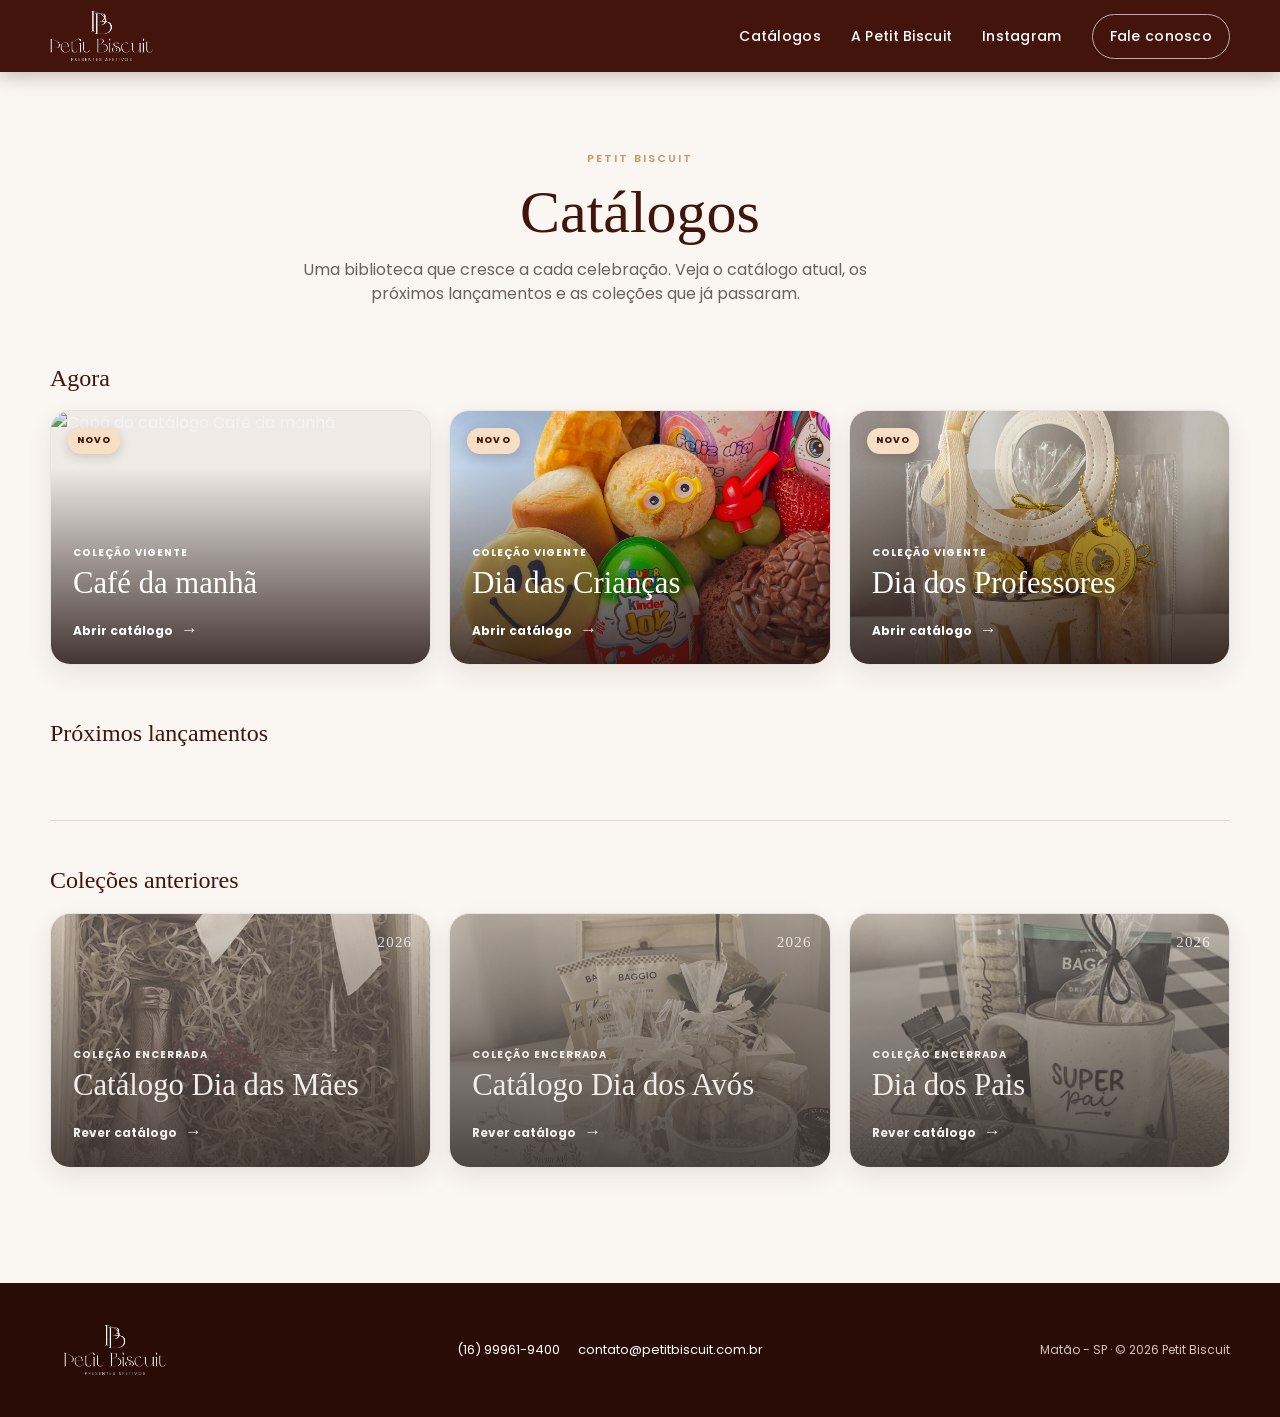
==== commit 3aee4c78: "aaa" ====
--- a/catalogo.html
+++ b/catalogo.html
@@ -9,8 +9,8 @@
     <link rel="preconnect" href="https://fonts.googleapis.com">
     <link rel="preconnect" href="https://fonts.gstatic.com" crossorigin>
     <link href="https://fonts.googleapis.com/css2?family=Poppins:ital,wght@0,300;0,400;0,500;0,600;0,700;1,300&display=swap" rel="stylesheet">
-    <link rel="stylesheet" href="css/style.css?v=20261011-2">
-    <style>.logo img{filter:none;width:240px}@media(max-width:760px){.logo img{width:190px}}</style>
+    <link rel="stylesheet" href="css/style.css?v=20261011-3">
+    <style>.logo img{filter:none;height:50px;width:auto;max-height:50px;display:block;object-fit:contain}@media(max-width:760px){.logo img{height:40px;max-height:40px}}</style>
 </head>
 <body>
     <header class="cabecalho cabecalho--interno">
--- a/css/style.css
+++ b/css/style.css
@@ -1,6 +1,6 @@
 @import url('https://fonts.googleapis.com/css2?family=Poppins:ital,wght@0,300;0,400;0,500;0,600;0,700;1,300&display=swap');
-:root{--vinho:#42140B;--terracota:#42140B;--areia:#F1ECE6;--creme:#fffdf9;--dourado:#c69b65;--texto:#342b27}*{box-sizing:border-box;margin:0;padding:0}html{scroll-behavior:smooth}body{background:var(--creme);color:var(--texto);font-family:'Poppins',Arial,Helvetica,sans-serif;line-height:1.5}.container{width:min(1180px,calc(100% - 48px));margin:auto}.visually-hidden{position:absolute;width:1px;height:1px;overflow:hidden;clip:rect(0 0 0 0);white-space:nowrap}.cabecalho{position:sticky;top:0;left:0;right:0;z-index:100;background:#42140B;color:#fff;box-shadow:0 4px 18px rgba(40,10,5,.25)}.navegacao{min-height:88px;display:flex;align-items:center;justify-content:space-between}.logo img{width:155px;height:auto;display:block;filter:brightness(0) invert(1)}nav{display:flex;align-items:center;gap:30px}nav a,.contato-toggle{color:inherit;text-decoration:none;font-size:14px;font-weight:500;letter-spacing:.02em;border:0;background:none;font-family:inherit;cursor:pointer}.contato-toggle{border:1px solid rgba(255,255,255,.65);padding:11px 17px;border-radius:30px;transition:.2s}.contato-toggle:hover{background:rgba(255,255,255,.15)}.menu-toggle{display:none}.hero{min-height:680px;position:relative;isolation:isolate;display:flex;align-items:center;color:#fff;background:linear-gradient(90deg,rgba(42,22,17,.82) 0%,rgba(42,22,17,.52) 42%,rgba(42,22,17,.08) 72%),url('../img/hero.jpg') center 43%/cover}.hero__conteudo{padding-top:45px}.eyebrow{text-transform:uppercase;color:var(--dourado);font-size:11px;letter-spacing:.18em;font-weight:600;margin-bottom:15px}.hero h1,.secao h2,.sobre h2,.chamada-final h2{font-family:'Poppins',Georgia,serif;line-height:1.15;font-weight:300}.hero h1{font-size:clamp(42px,5.5vw,72px);max-width:750px}.hero h1 em{color:#f5cda7;font-style:italic;font-weight:400}.hero__texto{max-width:470px;margin-top:24px;font-size:17px;color:#fffaf5;font-weight:300}.hero__acoes{display:flex;gap:20px;align-items:center;margin-top:35px}.botao{display:inline-flex;justify-content:center;align-items:center;text-decoration:none;font-weight:600;border-radius:4px;padding:15px 24px;transition:.2s;font-size:14px;letter-spacing:.02em}.botao--principal{background:#42140B;color:#fff;border:1px solid rgba(255,255,255,.2)}.botao--principal:hover{background:#5c1d10;transform:translateY(-2px);box-shadow:0 6px 18px rgba(66,20,11,.35)}.botao--texto{color:#fff;padding-left:0}.botao--texto span,.link-seta span{font-size:20px;margin-left:7px}.hero__rolar{position:absolute;left:50%;bottom:27px;transform:translateX(-50%);color:#fff;text-decoration:none;text-transform:uppercase;letter-spacing:.14em;font-size:10px}.hero__rolar span{display:block;text-align:center;font-size:18px}.diferenciais{background:#42140B;color:#fff}.diferenciais__grade{display:grid;grid-template-columns:repeat(3,1fr);padding:28px 0}.diferenciais p{padding:2px 35px;border-right:1px solid rgba(255,255,255,.2);text-align:center}.diferenciais p:last-child{border:0}.diferenciais strong,.diferenciais span{display:block}.diferenciais strong{font-family:'Poppins',sans-serif;font-size:19px;font-weight:500;letter-spacing:.02em}.diferenciais span{font-size:12px;opacity:.78;font-weight:300}.secao{padding:115px 0}.secao__cabecalho{display:flex;justify-content:space-between;gap:50px;align-items:end;margin-bottom:48px}.secao h2,.sobre h2,.chamada-final h2{font-size:clamp(36px,4.2vw,54px);color:#42140B}.secao__cabecalho>p{max-width:300px;color:#6c625d}.colecoes{background:#faf6f1}.colecoes__grade{display:grid;grid-template-columns:1.25fr 1fr 1fr;gap:18px}.colecao-card{height:390px;padding:31px;display:flex;flex-direction:column;justify-content:end;border-radius:4px;text-decoration:none;color:#fff;position:relative;overflow:hidden;background:#42140B;transition:transform .25s,box-shadow .25s}.colecao-card:hover{transform:translateY(-7px);box-shadow:0 20px 30px rgba(66,20,11,.25)}.colecao-card--destaque{background:linear-gradient(0deg,rgba(48,25,17,.8),rgba(48,25,17,.07)),url('../img/hero.jpg') center/cover}.colecao-card--cafe{background:#bd8b6b;color:#fff}.colecao-card--pedido{background:#f0e1d4;color:#42140B}.colecao-card span{position:absolute;top:27px;left:30px;text-transform:uppercase;letter-spacing:.14em;font-size:10px;font-weight:600}.colecao-card h3{font:300 32px/1.1 'Poppins',sans-serif;margin-bottom:12px}.colecao-card p{font-size:14px;max-width:270px;font-weight:300}.colecao-card b{margin-top:25px;font-size:13px}.colecao-card i{font-style:normal;font-size:19px;margin-left:7px}.link-seta{display:inline-flex;align-items:center;margin-top:36px;color:#42140B;font-weight:600;text-decoration:none;font-size:14px}.sobre{padding:115px 0}.sobre__grade{display:grid;grid-template-columns:1fr 1fr;gap:10%;align-items:center}.sobre__imagem{height:560px;overflow:hidden}.sobre__imagem img{width:100%;height:100%;object-fit:cover}.sobre__conteudo>p:not(.eyebrow){margin-top:24px;max-width:460px;color:#625853;font-size:16px;font-weight:300;line-height:1.7}.sobre__conteudo .link-seta{margin-top:28px}.chamada-final{padding:115px 0;text-align:center;background:#42140B;color:#fff}.chamada-final h2{color:#fff;margin-bottom:32px}.botao--claro{background:#F1ECE6;color:#42140B}.botao--claro:hover{background:#fff;transform:translateY(-2px)}footer{padding:42px 0;background:#2a0c06;color:#fff}.rodape{display:flex;align-items:center;justify-content:space-between;gap:28px}.rodape .logo img{width:130px}.rodape>div{display:flex;gap:18px}.rodape a{color:#fff;text-decoration:none;font-size:13px}.rodape p{font-size:12px;color:#d5c2b8}.contato-modal[hidden]{display:none}.contato-modal{position:fixed;inset:0;z-index:100;display:grid;place-items:center;padding:20px}.contato-modal__fundo{position:absolute;inset:0;background:rgba(32,16,12,.64)}.contato-modal__conteudo{position:relative;width:min(100%,430px);padding:45px 34px 38px;border-radius:5px;background:#fff;text-align:center;box-shadow:0 24px 60px rgba(0,0,0,.28)}.contato-modal__conteudo h2{font:300 32px/1.1 'Poppins',sans-serif;color:#42140B;margin-bottom:14px}.contato-modal__conteudo>p:not(.eyebrow){color:#6c625d;margin-bottom:25px}.contato-modal__conteudo .botao{width:100%}.contato-modal__email{display:inline-block;color:#42140B;font-size:13px;margin-top:20px}.contato-modal__fechar{position:absolute;right:12px;top:8px;background:none;border:0;color:#42140B;cursor:pointer;font-size:30px;width:38px;height:38px}.contato-modal__fechar:focus-visible{outline:2px solid var(--dourado)}
-@media(max-width:760px){.container{width:min(100% - 36px,1180px)}.navegacao{min-height:76px}.logo img{width:128px}.menu-toggle{display:flex;flex-direction:column;gap:5px;border:0;background:none;padding:9px;cursor:pointer}.menu-toggle span:not(.visually-hidden){width:23px;height:2px;background:#fff}.menu-toggle[aria-expanded="true"]+nav{display:flex}nav{display:none;position:absolute;top:76px;left:0;right:0;padding:25px 18px;background:#42140B;flex-direction:column;align-items:stretch;gap:20px;text-align:center}.contato-toggle{padding:12px}.hero{min-height:640px;background-position:56% center}.hero__conteudo{padding-top:40px}.hero h1{font-size:44px}.hero__texto{font-size:16px;max-width:340px}.hero__acoes{align-items:flex-start;flex-direction:column;gap:10px}.diferenciais__grade{grid-template-columns:1fr;padding:18px 0;gap:15px}.diferenciais p{border-right:0;padding:0}.secao,.sobre,.chamada-final{padding:78px 0}.secao__cabecalho{display:block}.secao__cabecalho>p{margin-top:18px}.colecoes__grade{grid-template-columns:1fr}.colecao-card{height:300px}.sobre__grade{grid-template-columns:1fr;gap:42px}.sobre__imagem{height:400px}.rodape{flex-direction:column;text-align:center}.rodape>div{flex-direction:column;gap:5px}.chamada-final h2{font-size:40px}}
+:root{--vinho:#42140B;--terracota:#42140B;--areia:#F1ECE6;--creme:#fffdf9;--dourado:#c69b65;--texto:#342b27}*{box-sizing:border-box;margin:0;padding:0}html{scroll-behavior:smooth}body{background:var(--creme);color:var(--texto);font-family:'Poppins',Arial,Helvetica,sans-serif;line-height:1.5}.container{width:min(1180px,calc(100% - 48px));margin:auto}.visually-hidden{position:absolute;width:1px;height:1px;overflow:hidden;clip:rect(0 0 0 0);white-space:nowrap}.cabecalho{position:sticky;top:0;left:0;right:0;z-index:100;background:#42140B;color:#fff;box-shadow:0 4px 18px rgba(40,10,5,.25)}.navegacao{min-height:72px;display:flex;align-items:center;justify-content:space-between}.logo img{height:50px;max-height:50px;width:auto;display:block;object-fit:contain}nav{display:flex;align-items:center;gap:30px}nav a,.contato-toggle{color:inherit;text-decoration:none;font-size:14px;font-weight:500;letter-spacing:.02em;border:0;background:none;font-family:inherit;cursor:pointer}.contato-toggle{border:1px solid rgba(255,255,255,.65);padding:11px 17px;border-radius:30px;transition:.2s}.contato-toggle:hover{background:rgba(255,255,255,.15)}.menu-toggle{display:none}.hero{min-height:680px;position:relative;isolation:isolate;display:flex;align-items:center;color:#fff;background:linear-gradient(90deg,rgba(42,22,17,.82) 0%,rgba(42,22,17,.52) 42%,rgba(42,22,17,.08) 72%),url('../img/hero.jpg') center 43%/cover}.hero__conteudo{padding-top:45px}.eyebrow{text-transform:uppercase;color:var(--dourado);font-size:11px;letter-spacing:.18em;font-weight:600;margin-bottom:15px}.hero h1,.secao h2,.sobre h2,.chamada-final h2{font-family:'Poppins',Georgia,serif;line-height:1.15;font-weight:300}.hero h1{font-size:clamp(42px,5.5vw,72px);max-width:750px}.hero h1 em{color:#f5cda7;font-style:italic;font-weight:400}.hero__texto{max-width:470px;margin-top:24px;font-size:17px;color:#fffaf5;font-weight:300}.hero__acoes{display:flex;gap:20px;align-items:center;margin-top:35px}.botao{display:inline-flex;justify-content:center;align-items:center;text-decoration:none;font-weight:600;border-radius:4px;padding:15px 24px;transition:.2s;font-size:14px;letter-spacing:.02em}.botao--principal{background:#42140B;color:#fff;border:1px solid rgba(255,255,255,.2)}.botao--principal:hover{background:#5c1d10;transform:translateY(-2px);box-shadow:0 6px 18px rgba(66,20,11,.35)}.botao--texto{color:#fff;padding-left:0}.botao--texto span,.link-seta span{font-size:20px;margin-left:7px}.hero__rolar{position:absolute;left:50%;bottom:27px;transform:translateX(-50%);color:#fff;text-decoration:none;text-transform:uppercase;letter-spacing:.14em;font-size:10px}.hero__rolar span{display:block;text-align:center;font-size:18px}.diferenciais{background:#42140B;color:#fff}.diferenciais__grade{display:grid;grid-template-columns:repeat(3,1fr);padding:28px 0}.diferenciais p{padding:2px 35px;border-right:1px solid rgba(255,255,255,.2);text-align:center}.diferenciais p:last-child{border:0}.diferenciais strong,.diferenciais span{display:block}.diferenciais strong{font-family:'Poppins',sans-serif;font-size:19px;font-weight:500;letter-spacing:.02em}.diferenciais span{font-size:12px;opacity:.78;font-weight:300}.secao{padding:115px 0}.secao__cabecalho{display:flex;justify-content:space-between;gap:50px;align-items:end;margin-bottom:48px}.secao h2,.sobre h2,.chamada-final h2{font-size:clamp(36px,4.2vw,54px);color:#42140B}.secao__cabecalho>p{max-width:300px;color:#6c625d}.colecoes{background:#faf6f1}.colecoes__grade{display:grid;grid-template-columns:1.25fr 1fr 1fr;gap:18px}.colecao-card{height:390px;padding:31px;display:flex;flex-direction:column;justify-content:end;border-radius:4px;text-decoration:none;color:#fff;position:relative;overflow:hidden;background:#42140B;transition:transform .25s,box-shadow .25s}.colecao-card:hover{transform:translateY(-7px);box-shadow:0 20px 30px rgba(66,20,11,.25)}.colecao-card--destaque{background:linear-gradient(0deg,rgba(48,25,17,.8),rgba(48,25,17,.07)),url('../img/hero.jpg') center/cover}.colecao-card--cafe{background:#bd8b6b;color:#fff}.colecao-card--pedido{background:#f0e1d4;color:#42140B}.colecao-card span{position:absolute;top:27px;left:30px;text-transform:uppercase;letter-spacing:.14em;font-size:10px;font-weight:600}.colecao-card h3{font:300 32px/1.1 'Poppins',sans-serif;margin-bottom:12px}.colecao-card p{font-size:14px;max-width:270px;font-weight:300}.colecao-card b{margin-top:25px;font-size:13px}.colecao-card i{font-style:normal;font-size:19px;margin-left:7px}.link-seta{display:inline-flex;align-items:center;margin-top:36px;color:#42140B;font-weight:600;text-decoration:none;font-size:14px}.sobre{padding:115px 0}.sobre__grade{display:grid;grid-template-columns:1fr 1fr;gap:10%;align-items:center}.sobre__imagem{height:560px;overflow:hidden}.sobre__imagem img{width:100%;height:100%;object-fit:cover}.sobre__conteudo>p:not(.eyebrow){margin-top:24px;max-width:460px;color:#625853;font-size:16px;font-weight:300;line-height:1.7}.sobre__conteudo .link-seta{margin-top:28px}.chamada-final{padding:115px 0;text-align:center;background:#42140B;color:#fff}.chamada-final h2{color:#fff;margin-bottom:32px}.botao--claro{background:#F1ECE6;color:#42140B}.botao--claro:hover{background:#fff;transform:translateY(-2px)}footer{padding:42px 0;background:#2a0c06;color:#fff}.rodape{display:flex;align-items:center;justify-content:space-between;gap:28px}.rodape .logo img{width:130px}.rodape>div{display:flex;gap:18px}.rodape a{color:#fff;text-decoration:none;font-size:13px}.rodape p{font-size:12px;color:#d5c2b8}.contato-modal[hidden]{display:none}.contato-modal{position:fixed;inset:0;z-index:100;display:grid;place-items:center;padding:20px}.contato-modal__fundo{position:absolute;inset:0;background:rgba(32,16,12,.64)}.contato-modal__conteudo{position:relative;width:min(100%,430px);padding:45px 34px 38px;border-radius:5px;background:#fff;text-align:center;box-shadow:0 24px 60px rgba(0,0,0,.28)}.contato-modal__conteudo h2{font:300 32px/1.1 'Poppins',sans-serif;color:#42140B;margin-bottom:14px}.contato-modal__conteudo>p:not(.eyebrow){color:#6c625d;margin-bottom:25px}.contato-modal__conteudo .botao{width:100%}.contato-modal__email{display:inline-block;color:#42140B;font-size:13px;margin-top:20px}.contato-modal__fechar{position:absolute;right:12px;top:8px;background:none;border:0;color:#42140B;cursor:pointer;font-size:30px;width:38px;height:38px}.contato-modal__fechar:focus-visible{outline:2px solid var(--dourado)}
+@media(max-width:760px){.container{width:min(100% - 36px,1180px)}.navegacao{min-height:64px}.logo img{height:38px;max-height:38px;width:auto}.menu-toggle{display:flex;flex-direction:column;gap:5px;border:0;background:none;padding:9px;cursor:pointer}.menu-toggle span:not(.visually-hidden){width:23px;height:2px;background:#fff}.menu-toggle[aria-expanded="true"]+nav{display:flex}nav{display:none;position:absolute;top:64px;left:0;right:0;padding:25px 18px;background:#42140B;flex-direction:column;align-items:stretch;gap:20px;text-align:center}.contato-toggle{padding:12px}.hero{min-height:640px;background-position:56% center}.hero__conteudo{padding-top:40px}.hero h1{font-size:44px}.hero__texto{font-size:16px;max-width:340px}.hero__acoes{align-items:flex-start;flex-direction:column;gap:10px}.diferenciais__grade{grid-template-columns:1fr;padding:18px 0;gap:15px}.diferenciais p{border-right:0;padding:0}.secao,.sobre,.chamada-final{padding:78px 0}.secao__cabecalho{display:block}.secao__cabecalho>p{margin-top:18px}.colecoes__grade{grid-template-columns:1fr}.colecao-card{height:300px}.sobre__grade{grid-template-columns:1fr;gap:42px}.sobre__imagem{height:400px}.rodape{flex-direction:column;text-align:center}.rodape>div{flex-direction:column;gap:5px}.chamada-final h2{font-size:40px}}
 
 /* Biblioteca de catálogos */
 .biblioteca-cabecalho{max-width:680px;margin-bottom:38px}.biblioteca-cabecalho h2,.biblioteca-cabecalho h1{font:400 clamp(42px,5vw,60px)/1 Georgia,'Times New Roman',serif;color:var(--vinho)}.biblioteca-cabecalho>p:last-child{max-width:570px;margin-top:16px;color:#6c625d}.biblioteca-cabecalho--pagina{margin:0 auto 58px;text-align:center}.cabecalho--interno{position:relative;background:var(--vinho)}.pagina-catalogos{min-height:calc(100vh - 230px);background:#faf6f1}.pagina-catalogos .secao{padding-top:78px}.catalogos-grade{display:grid;grid-template-columns:repeat(3,minmax(0,1fr));gap:18px}.catalogo-card{position:relative;isolation:isolate;display:flex;min-width:0;height:255px;overflow:hidden;padding:22px;border:1px solid rgba(96,51,38,.1);border-radius:20px;color:#fff;text-decoration:none;box-shadow:0 9px 24px rgba(72,42,31,.09)}.catalogo-card::before,.catalogo-card::after{content:"";position:absolute;inset:0;z-index:-2}.catalogo-card::before{background-image:var(--capa);background-position:center;background-size:cover;transition:transform .35s ease,filter .35s ease}.catalogo-card::after{z-index:-1;background:linear-gradient(180deg,rgba(35,20,16,.05) 22%,rgba(35,20,16,.85) 100%)}a.catalogo-card{transition:transform .25s ease,box-shadow .25s ease}a.catalogo-card:hover{transform:translateY(-5px);box-shadow:0 16px 30px rgba(72,42,31,.18)}a.catalogo-card:hover::before{transform:scale(1.035)}.catalogo-card__tag{position:absolute;top:17px;left:17px;padding:6px 9px;border-radius:999px;background:rgba(255,255,255,.88);color:var(--vinho);font-size:9px;font-weight:800;letter-spacing:.12em;text-transform:uppercase;backdrop-filter:blur(5px)}.catalogo-card__tag--novo{background:#f7dfc5;color:#42140B;box-shadow:0 3px 12px rgba(39,24,18,.18)}.catalogo-card__ano{position:absolute;top:20px;right:18px;color:rgba(255,255,255,.78);font:400 15px Georgia,serif;letter-spacing:.08em}.catalogo-card__conteudo{align-self:flex-end;width:100%}.catalogo-card__conteudo small,.catalogo-card__conteudo time{display:block;margin-bottom:7px;font-size:10px;font-weight:700;letter-spacing:.1em;text-transform:uppercase}.catalogo-card__conteudo h3{font:400 clamp(24px,2.4vw,32px)/1.05 Georgia,'Times New Roman',serif}.catalogo-card__acao{display:block;margin-top:18px;font-size:12px;font-weight:700}.catalogo-card__acao b{margin-left:5px;font-size:17px}.catalogo-card--atual::before{background-position:center 52%}.catalogo-card--passado::before{filter:grayscale(.72) sepia(.2);opacity:.7}.catalogo-card--passado::after{background:linear-gradient(180deg,rgba(67,55,48,.2),rgba(54,46,42,.88))}.catalogo-card--passado{color:#f3eee9}.catalogo-card--embreve{color:var(--vinho);box-shadow:none}.catalogo-card--embreve::after{display:none}.catalogo-card--embreve .catalogo-card__tag{background:rgba(255,255,255,.65)}.catalogo-card--embreve .catalogo-card__acao{color:rgba(96,51,38,.62)}.catalogo-card--cliente{background:radial-gradient(circle at 82% 18%,rgba(255,255,255,.65) 0 7%,transparent 7.5%),linear-gradient(145deg,#ead9ca,#d9bda6)}.catalogo-card--criancas{background:radial-gradient(circle at 80% 22%,#f7dfb2 0 9%,transparent 9.5%),radial-gradient(circle at 23% 24%,#dcb4ac 0 7%,transparent 7.5%),linear-gradient(145deg,#f2dfd6,#e9c8aa)}.catalogo-card--professores{background:linear-gradient(135deg,rgba(255,255,255,.35) 25%,transparent 25%) -20px 0/40px 40px,linear-gradient(145deg,#dfd3bf,#cbb89b)}.catalogos-grupo{margin-top:54px}.catalogos-grupo:first-of-type{margin-top:0}.catalogos-grupo>h2{margin-bottom:18px;color:var(--vinho);font:400 24px/1.2 Georgia,'Times New Roman',serif}.catalogos-grupo--arquivo{padding-top:45px;border-top:1px solid #e4d8cf}.catalogos-grupo .catalogos-grade{grid-template-columns:repeat(3,minmax(0,1fr))}
